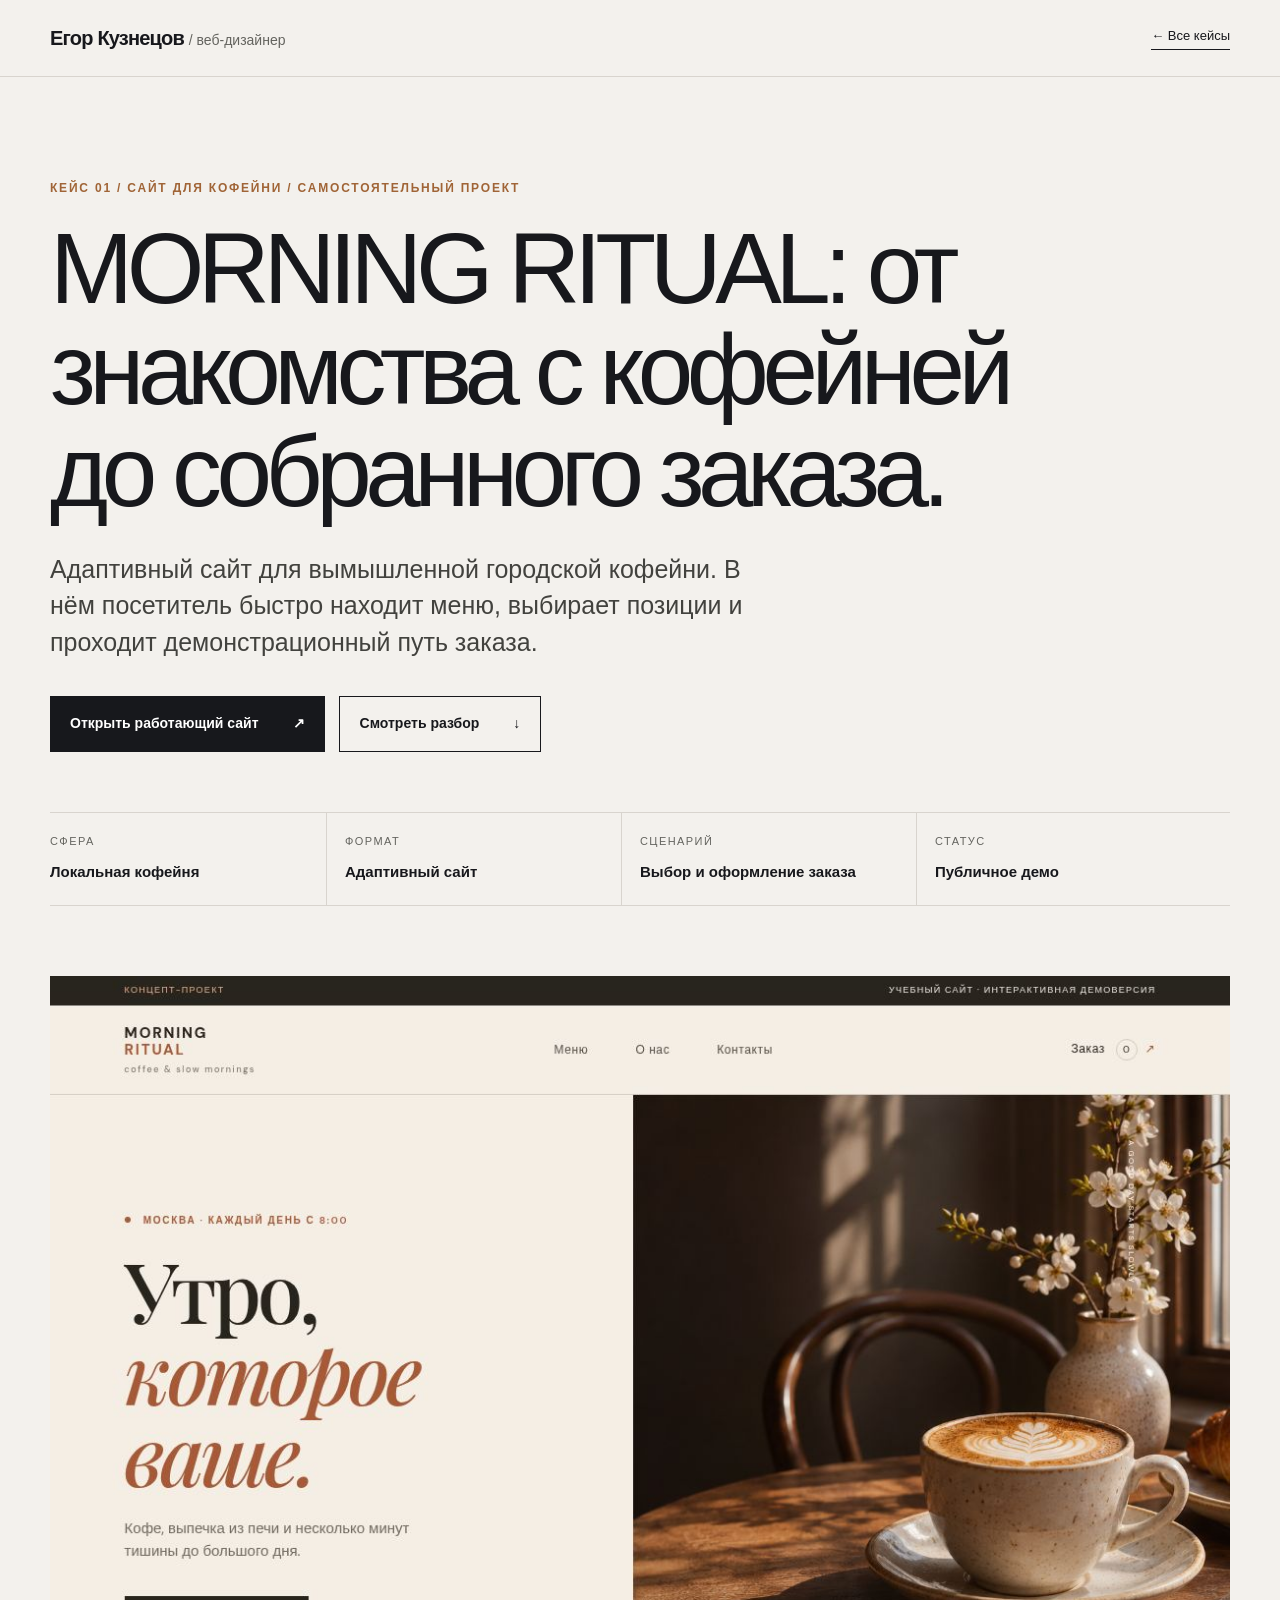
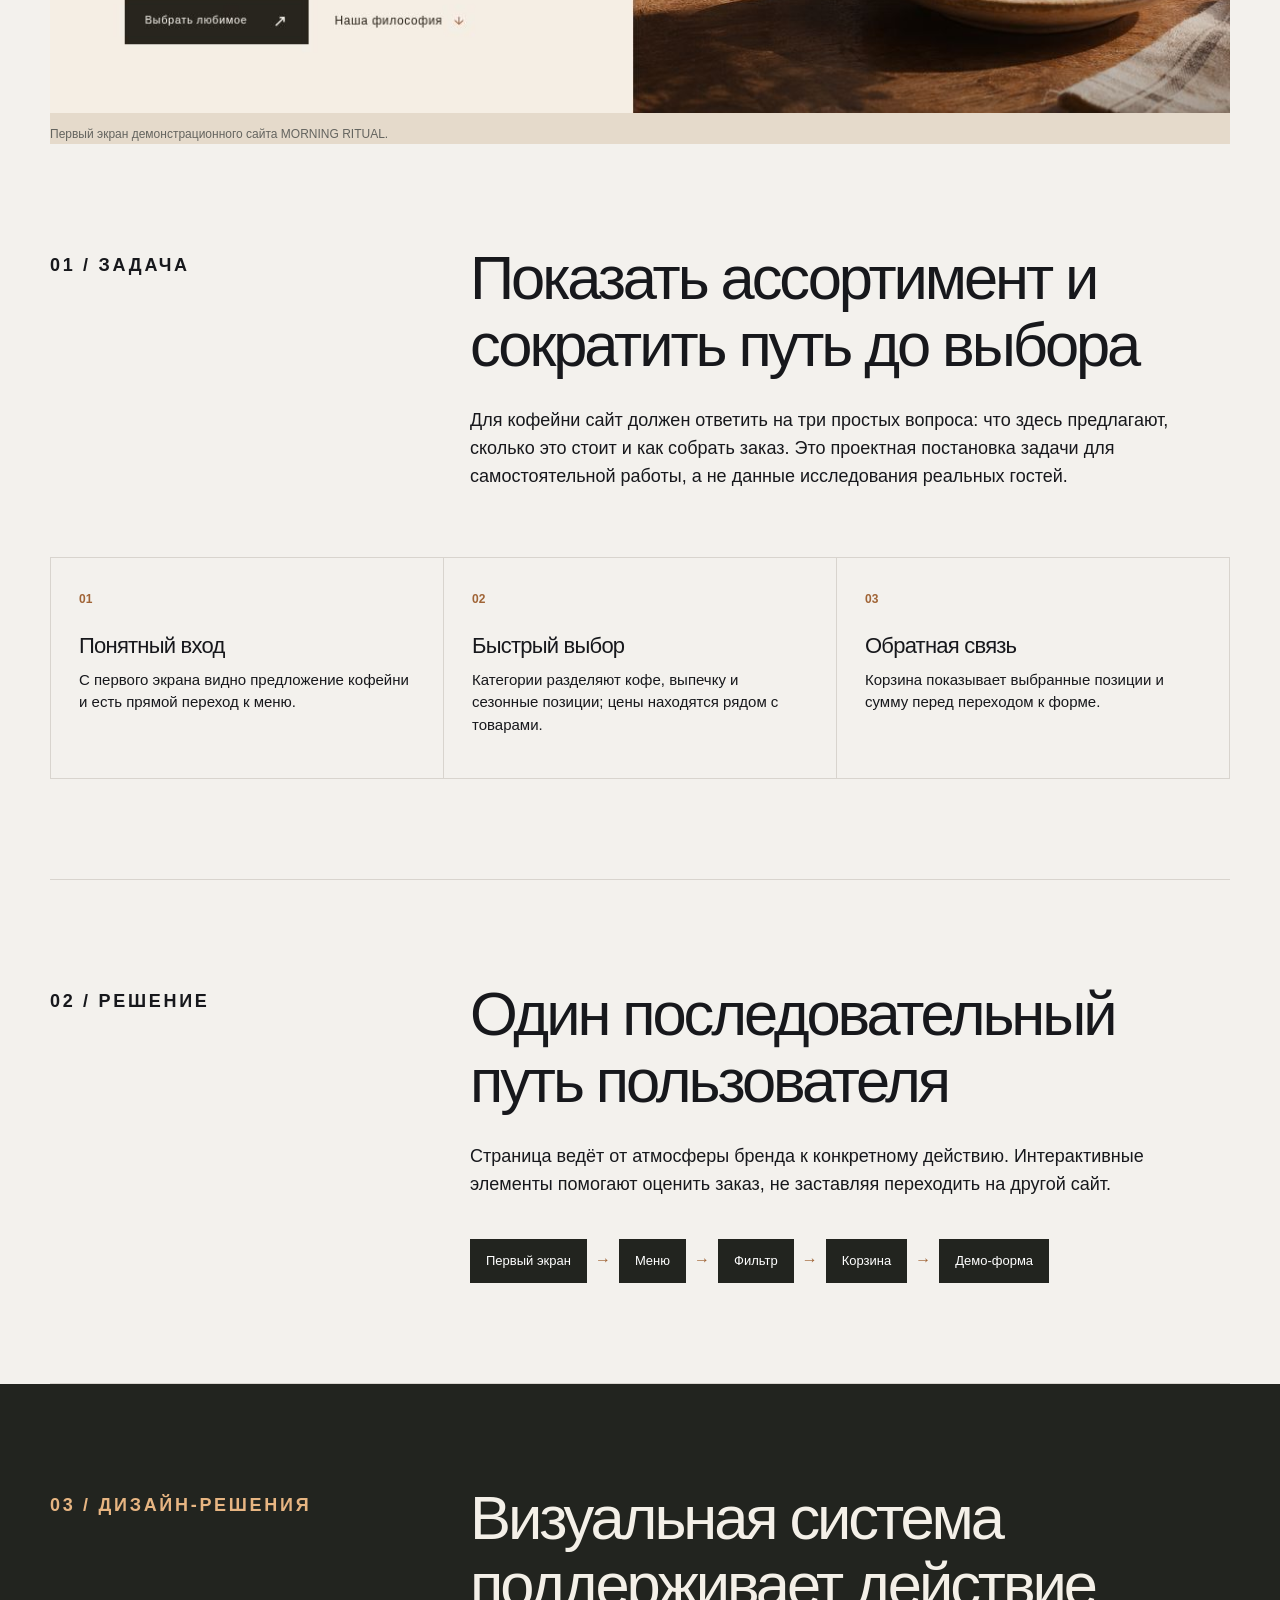
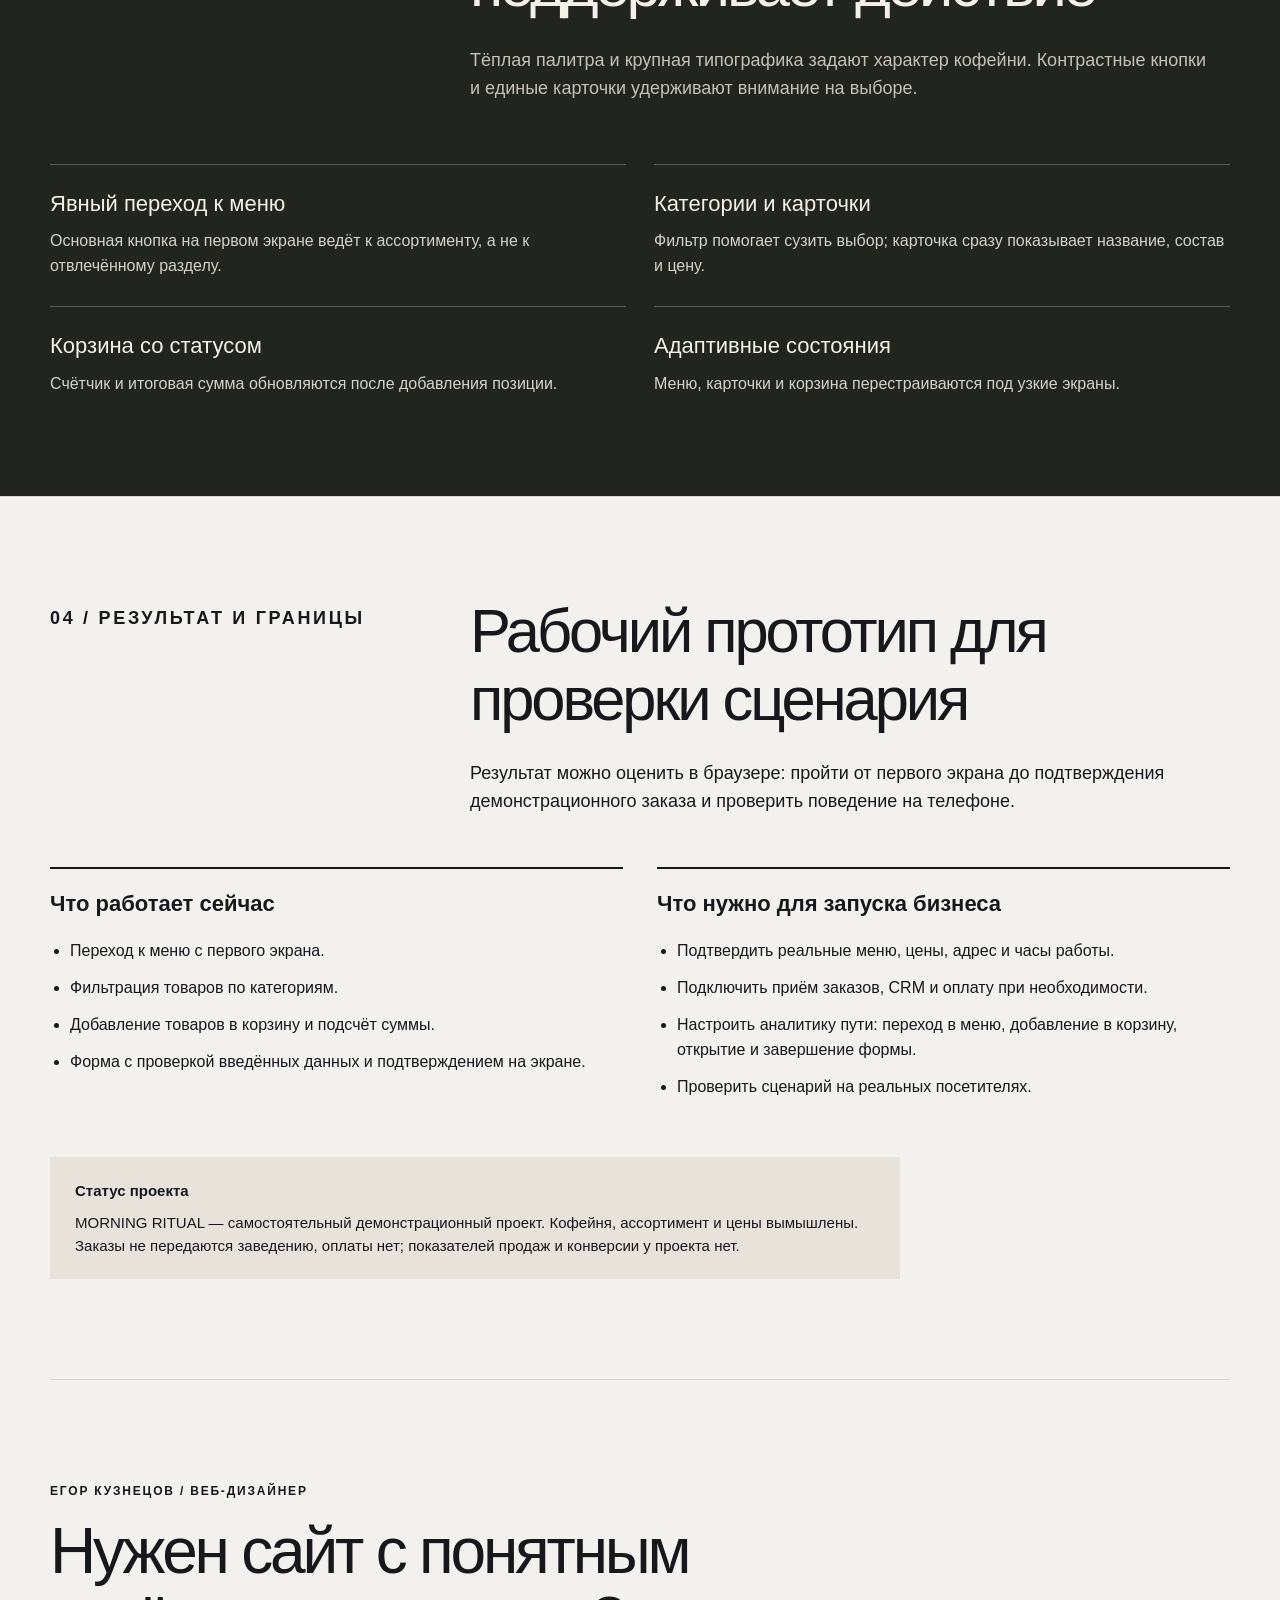
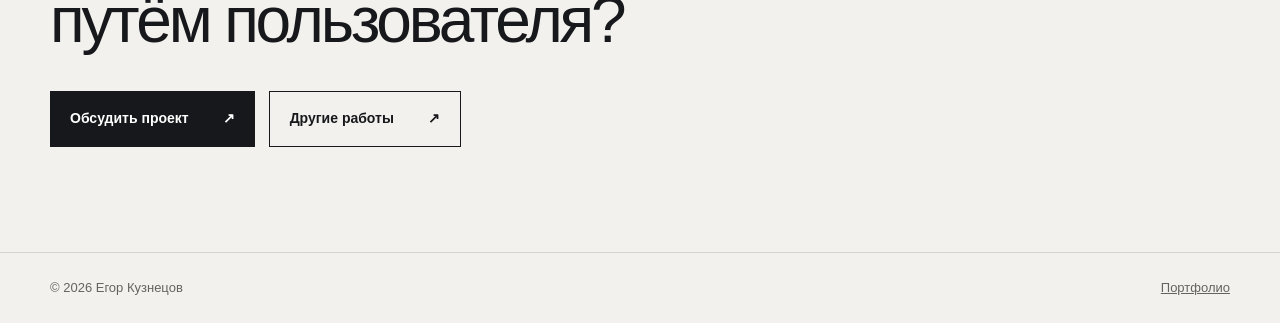
==== case-morning-ritual.html @ 90683781 "Add detailed MORNING RITUAL business case study" ====
<!doctype html>
<html lang="ru">
<head>
  <meta charset="utf-8">
  <meta name="viewport" content="width=device-width, initial-scale=1">
  <meta name="theme-color" content="#17181c">
  <meta name="description" content="Кейс MORNING RITUAL: структура и дизайн сайта кофейни, интерактивное меню и путь заказа. Самостоятельный проект Егора Кузнецова.">
  <title>MORNING RITUAL — кейс сайта кофейни · Егор Кузнецов</title>
  <style>
    :root{--ink:#17181c;--paper:#f3f1ed;--line:#d8d4ce;--muted:#64645f;--accent:#e1a66f;--dark:#22241f}
    *{box-sizing:border-box}html{scroll-behavior:smooth}body{margin:0;background:var(--paper);color:var(--ink);font-family:Arial,Helvetica,sans-serif;line-height:1.55}a{color:inherit}a:focus-visible,button:focus-visible{outline:3px solid #a55b2e;outline-offset:4px}.wrap{width:min(1180px,calc(100% - 48px));margin:auto}.skip{position:absolute;left:-9999px;top:8px;background:#fff;padding:10px;z-index:20}.skip:focus{left:10px}.topbar{border-bottom:1px solid var(--line);background:var(--paper)}.topbar .wrap{min-height:76px;display:flex;justify-content:space-between;align-items:center;gap:20px}.brand{font-weight:700;text-decoration:none;letter-spacing:-.04em;font-size:20px}.brand span{font-weight:400;color:var(--muted);font-size:14px;letter-spacing:0}.back{font-size:13px;text-decoration:none;border-bottom:1px solid var(--ink);padding-bottom:3px}.eyebrow{font-size:12px;letter-spacing:.15em;text-transform:uppercase;font-weight:700}.hero{padding:90px 0 60px}.hero .eyebrow{color:#a06436}.hero h1{max-width:1050px;font-size:clamp(46px,7.8vw,108px);line-height:1.02;letter-spacing:-.065em;font-weight:500;margin:20px 0 28px}.hero h1 em{font-style:normal;color:#b07344}.lead{font-size:clamp(18px,2vw,25px);line-height:1.45;max-width:730px;margin:0;color:#42423e}.hero-actions{display:flex;gap:14px;flex-wrap:wrap;margin-top:36px}.button{display:inline-flex;align-items:center;justify-content:space-between;gap:34px;padding:16px 20px;background:var(--ink);color:white;text-decoration:none;font-size:14px;font-weight:700;min-height:52px}.button.outline{background:transparent;color:var(--ink);border:1px solid var(--ink)}.facts{display:grid;grid-template-columns:repeat(4,1fr);border-top:1px solid var(--line);border-bottom:1px solid var(--line);margin:0 0 70px}.fact{padding:20px 18px 22px 0}.fact:not(:last-child){border-right:1px solid var(--line);margin-right:18px}.fact dt{font-size:11px;letter-spacing:.13em;text-transform:uppercase;color:var(--muted);margin-bottom:10px}.fact dd{margin:0;font-size:15px;font-weight:600}.visual{margin:0;background:#e5dacb;overflow:hidden}.visual img{width:100%;height:auto;display:block}.visual figcaption{font-size:12px;color:var(--muted);padding:12px 0 0}.section{padding:100px 0;border-bottom:1px solid var(--line)}.section-head{display:grid;grid-template-columns:1fr 2fr;gap:40px;align-items:start}.section-head .eyebrow{margin:8px 0}.section h2{font-size:clamp(34px,4.8vw,66px);font-weight:500;line-height:1.1;letter-spacing:-.05em;margin:0 0 28px}.section p{font-size:18px;max-width:740px;margin:0 0 16px}.muted{color:var(--muted)}.three{display:grid;grid-template-columns:repeat(3,1fr);gap:1px;background:var(--line);border:1px solid var(--line);margin-top:50px}.tile{background:var(--paper);padding:28px;min-height:220px}.tile b{font-size:12px;color:#a06436}.tile h3{font-size:22px;line-height:1.2;letter-spacing:-.035em;font-weight:500;margin:22px 0 10px}.tile p{font-size:15px;line-height:1.5;margin:0}.journey{display:flex;flex-wrap:wrap;gap:8px;margin:40px 0 0}.journey span{background:var(--dark);color:#fff;padding:12px 16px;font-size:13px}.journey i{align-self:center;font-style:normal;color:#a06436}.proof{background:var(--dark);color:#f4f0e8}.proof .muted{color:#c5c1b8}.proof .eyebrow{color:#e7b582}.proof-grid{display:grid;grid-template-columns:1fr 1fr;gap:28px;margin-top:45px}.proof-card{border-top:1px solid #595b55;padding-top:22px}.proof-card h3{font-size:22px;font-weight:500;margin:0 0 8px}.proof-card p{font-size:16px;color:#d5d2c9;margin:0}.result-grid{display:grid;grid-template-columns:1fr 1fr;gap:34px;margin-top:35px}.result-card{border-top:2px solid var(--ink);padding-top:18px}.result-card h3{font-size:22px;margin:0 0 18px}.result-card ul{padding-left:20px;margin:0}.result-card li{margin:0 0 12px}.note{background:#e8e3da;padding:22px 25px;margin-top:46px;font-size:15px;max-width:850px}.note strong{display:block;margin-bottom:8px}.cta{padding:90px 0 105px}.cta h2{font-size:clamp(38px,5vw,72px);letter-spacing:-.05em;line-height:1.08;font-weight:500;max-width:800px;margin:16px 0 30px}.footer{border-top:1px solid var(--line);padding:25px 0;color:var(--muted);font-size:13px}.footer .wrap{display:flex;justify-content:space-between;gap:20px;flex-wrap:wrap}
    @media(max-width:760px){.wrap{width:min(100% - 32px,1180px)}.topbar .wrap{min-height:64px}.brand span{display:none}.hero{padding:65px 0 46px}.facts{grid-template-columns:1fr 1fr;margin-bottom:45px}.fact:not(:last-child){margin-right:0;border-right:0}.fact:nth-child(odd){border-right:1px solid var(--line);padding-right:16px}.fact:nth-child(even){padding-left:16px}.fact:nth-child(-n+2){border-bottom:1px solid var(--line)}.section{padding:68px 0}.section-head{grid-template-columns:1fr;gap:8px}.three{grid-template-columns:1fr}.tile{min-height:0}.proof-grid,.result-grid{grid-template-columns:1fr}.cta{padding:68px 0}}
    @media(prefers-reduced-motion:reduce){html{scroll-behavior:auto}}
  </style>
</head>
<body>
  <a class="skip" href="#main">Перейти к содержимому</a>
  <header class="topbar"><div class="wrap"><a class="brand" href="index.html">Егор Кузнецов <span>/ веб-дизайнер</span></a><a class="back" href="index.html#work">← Все кейсы</a></div></header>
  <main id="main">
    <section class="hero wrap">
      <p class="eyebrow">Кейс 01 / сайт для кофейни / самостоятельный проект</p>
      <h1>MORNING RITUAL: от знакомства с кофейней до собранного заказа<span aria-hidden="true">.</span></h1>
      <p class="lead">Адаптивный сайт для вымышленной городской кофейни. В нём посетитель быстро находит меню, выбирает позиции и проходит демонстрационный путь заказа.</p>
      <div class="hero-actions"><a class="button" href="https://morning-ritual-coffee.halebook130.chatgpt.site/" target="_blank" rel="noopener noreferrer">Открыть работающий сайт <span aria-hidden="true">↗</span></a><a class="button outline" href="#task">Смотреть разбор <span aria-hidden="true">↓</span></a></div>
    </section>
    <div class="wrap"><dl class="facts"><div class="fact"><dt>Сфера</dt><dd>Локальная кофейня</dd></div><div class="fact"><dt>Формат</dt><dd>Адаптивный сайт</dd></div><div class="fact"><dt>Сценарий</dt><dd>Выбор и оформление заказа</dd></div><div class="fact"><dt>Статус</dt><dd>Публичное демо</dd></div></dl>
      <figure class="visual"><img src="assets/images/morning-site.png" width="1200" height="750" alt="Первый экран сайта MORNING RITUAL с предложением перейти к меню и изображением кофе"><figcaption>Первый экран демонстрационного сайта MORNING RITUAL.</figcaption></figure>
    </div>
    <section class="section wrap" id="task"><div class="section-head"><p class="eyebrow">01 / Задача</p><div><h2>Показать ассортимент и сократить путь до выбора</h2><p>Для кофейни сайт должен ответить на три простых вопроса: что здесь предлагают, сколько это стоит и как собрать заказ. Это проектная постановка задачи для самостоятельной работы, а не данные исследования реальных гостей.</p></div></div>
      <div class="three"><article class="tile"><b>01</b><h3>Понятный вход</h3><p>С первого экрана видно предложение кофейни и есть прямой переход к меню.</p></article><article class="tile"><b>02</b><h3>Быстрый выбор</h3><p>Категории разделяют кофе, выпечку и сезонные позиции; цены находятся рядом с товарами.</p></article><article class="tile"><b>03</b><h3>Обратная связь</h3><p>Корзина показывает выбранные позиции и сумму перед переходом к форме.</p></article></div>
    </section>
    <section class="section wrap"><div class="section-head"><p class="eyebrow">02 / Решение</p><div><h2>Один последовательный путь пользователя</h2><p>Страница ведёт от атмосферы бренда к конкретному действию. Интерактивные элементы помогают оценить заказ, не заставляя переходить на другой сайт.</p><div class="journey" aria-label="Сценарий пользователя"><span>Первый экран</span><i aria-hidden="true">→</i><span>Меню</span><i aria-hidden="true">→</i><span>Фильтр</span><i aria-hidden="true">→</i><span>Корзина</span><i aria-hidden="true">→</i><span>Демо-форма</span></div></div></div></section>
    <section class="section proof"><div class="wrap"><div class="section-head"><p class="eyebrow">03 / Дизайн-решения</p><div><h2>Визуальная система поддерживает действие</h2><p class="muted">Тёплая палитра и крупная типографика задают характер кофейни. Контрастные кнопки и единые карточки удерживают внимание на выборе.</p></div></div><div class="proof-grid"><article class="proof-card"><h3>Явный переход к меню</h3><p>Основная кнопка на первом экране ведёт к ассортименту, а не к отвлечённому разделу.</p></article><article class="proof-card"><h3>Категории и карточки</h3><p>Фильтр помогает сузить выбор; карточка сразу показывает название, состав и цену.</p></article><article class="proof-card"><h3>Корзина со статусом</h3><p>Счётчик и итоговая сумма обновляются после добавления позиции.</p></article><article class="proof-card"><h3>Адаптивные состояния</h3><p>Меню, карточки и корзина перестраиваются под узкие экраны.</p></article></div></div></section>
    <section class="section wrap"><div class="section-head"><p class="eyebrow">04 / Результат и границы</p><div><h2>Рабочий прототип для проверки сценария</h2><p>Результат можно оценить в браузере: пройти от первого экрана до подтверждения демонстрационного заказа и проверить поведение на телефоне.</p></div></div><div class="result-grid"><div class="result-card"><h3>Что работает сейчас</h3><ul><li>Переход к меню с первого экрана.</li><li>Фильтрация товаров по категориям.</li><li>Добавление товаров в корзину и подсчёт суммы.</li><li>Форма с проверкой введённых данных и подтверждением на экране.</li></ul></div><div class="result-card"><h3>Что нужно для запуска бизнеса</h3><ul><li>Подтвердить реальные меню, цены, адрес и часы работы.</li><li>Подключить приём заказов, CRM и оплату при необходимости.</li><li>Настроить аналитику пути: переход в меню, добавление в корзину, открытие и завершение формы.</li><li>Проверить сценарий на реальных посетителях.</li></ul></div></div><div class="note"><strong>Статус проекта</strong>MORNING RITUAL — самостоятельный демонстрационный проект. Кофейня, ассортимент и цены вымышлены. Заказы не передаются заведению, оплаты нет; показателей продаж и конверсии у проекта нет.</div></section>
    <section class="cta wrap"><p class="eyebrow">Егор Кузнецов / веб-дизайнер</p><h2>Нужен сайт с понятным путём пользователя?</h2><div class="hero-actions"><a class="button" href="mailto:egor_ku2008@mail.ru?subject=%D0%9F%D1%80%D0%BE%D0%B5%D0%BA%D1%82%20%D1%81%D0%B0%D0%B9%D1%82%D0%B0">Обсудить проект <span aria-hidden="true">↗</span></a><a class="button outline" href="index.html#work">Другие работы <span aria-hidden="true">↗</span></a></div></section>
  </main>
  <footer class="footer"><div class="wrap"><span>© 2026 Егор Кузнецов</span><a href="index.html">Портфолио</a></div></footer>
</body>
</html>
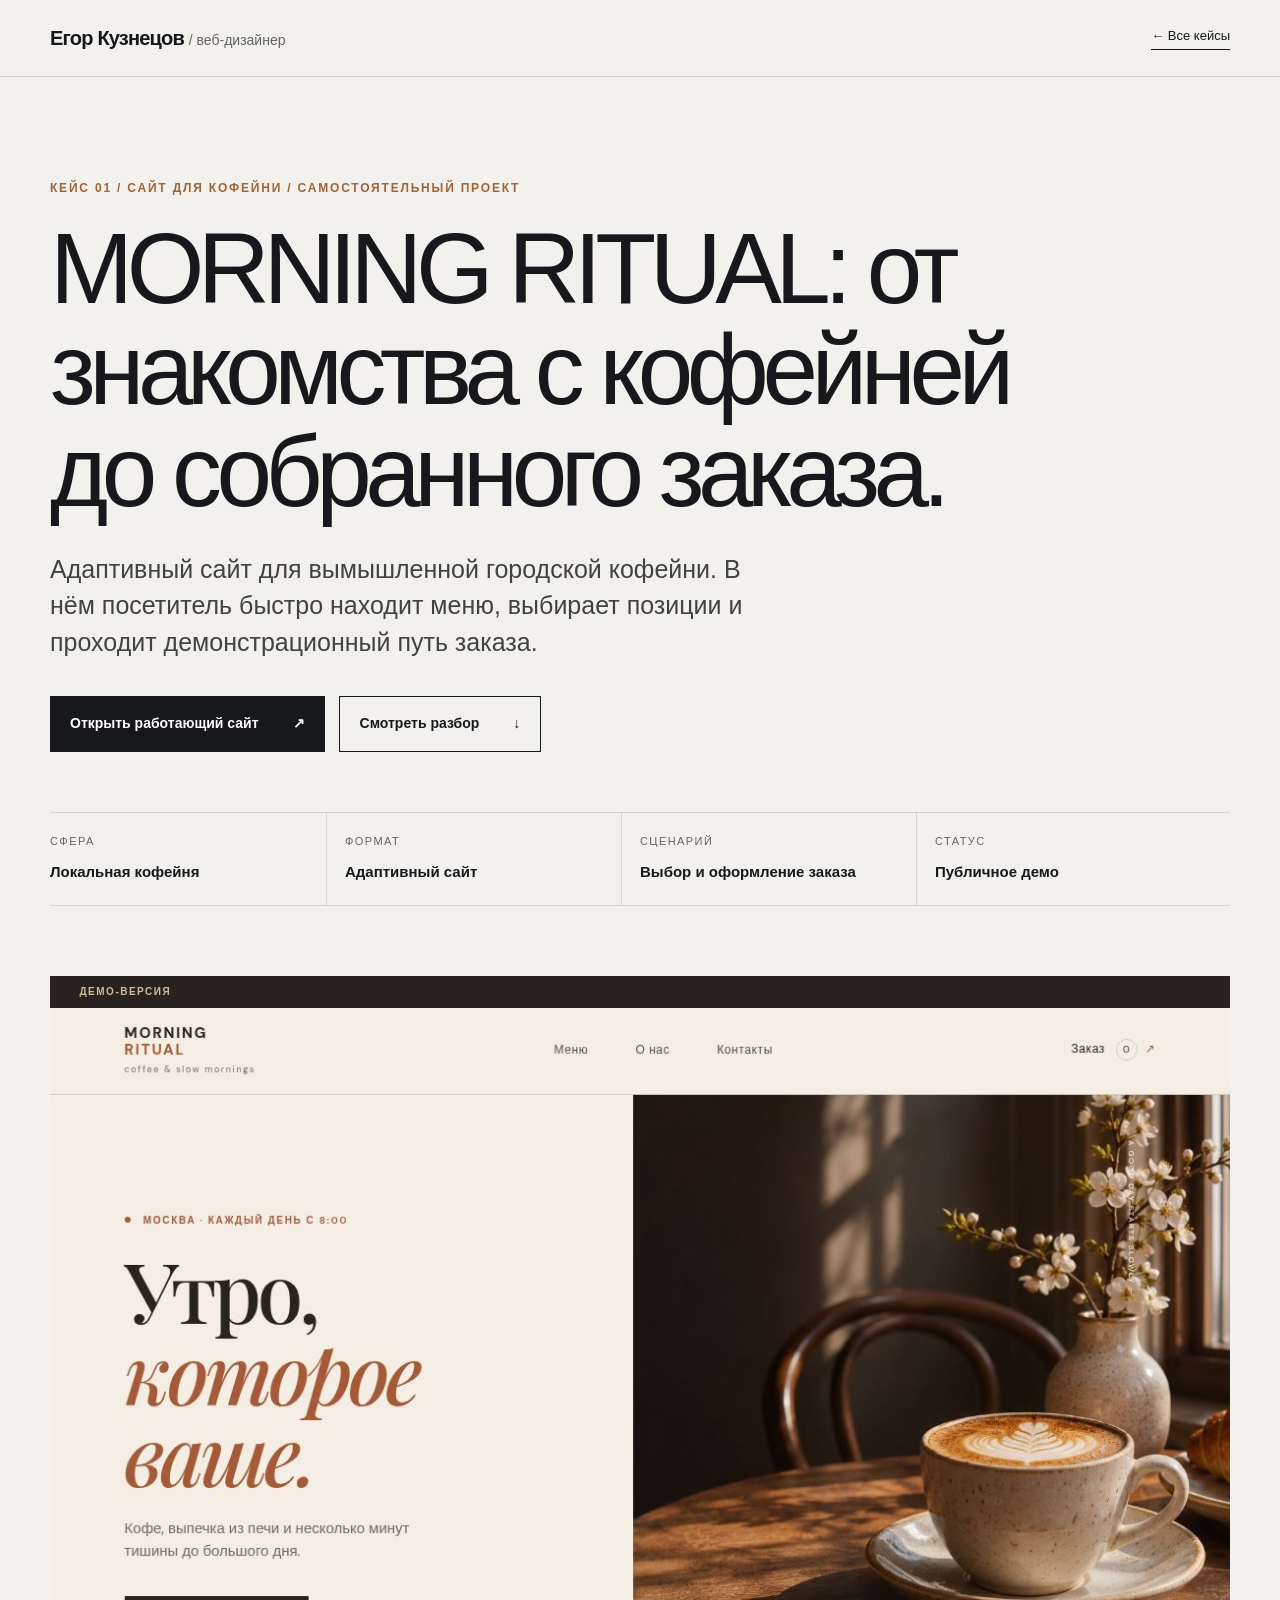
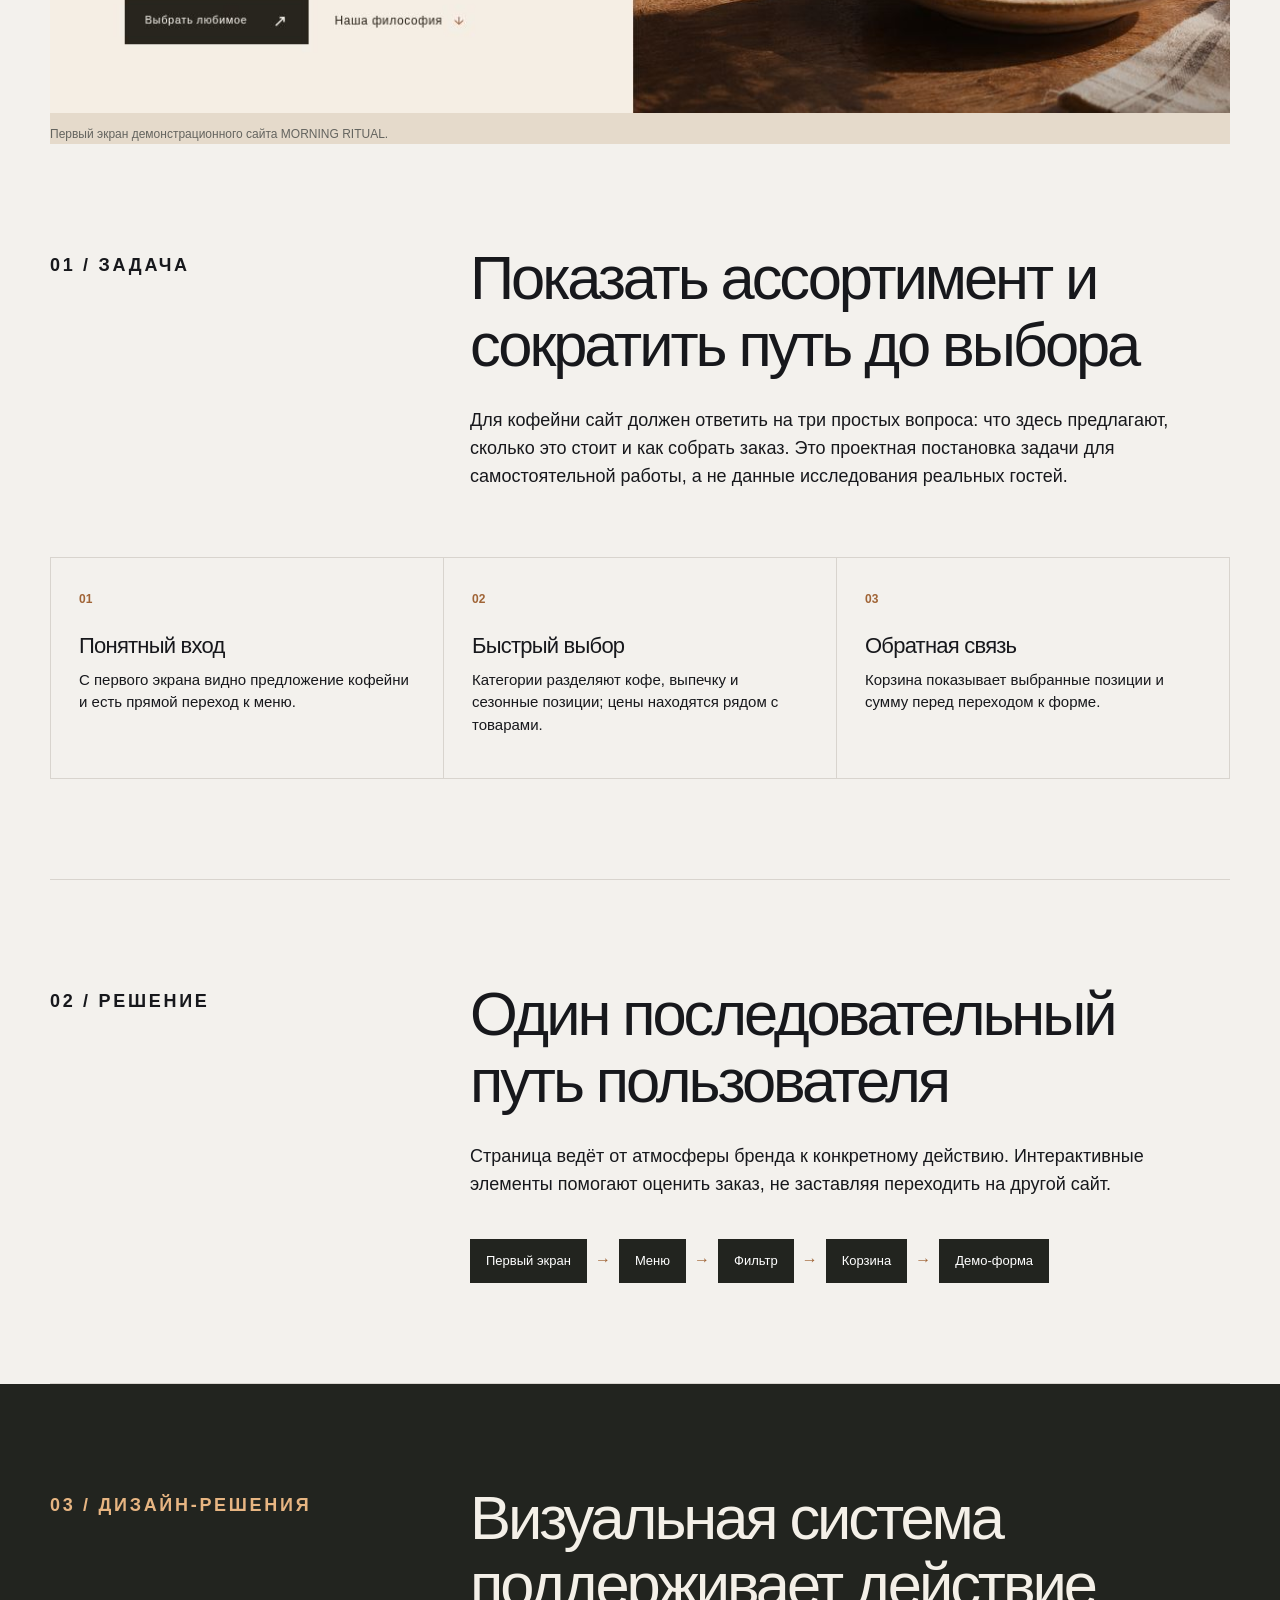
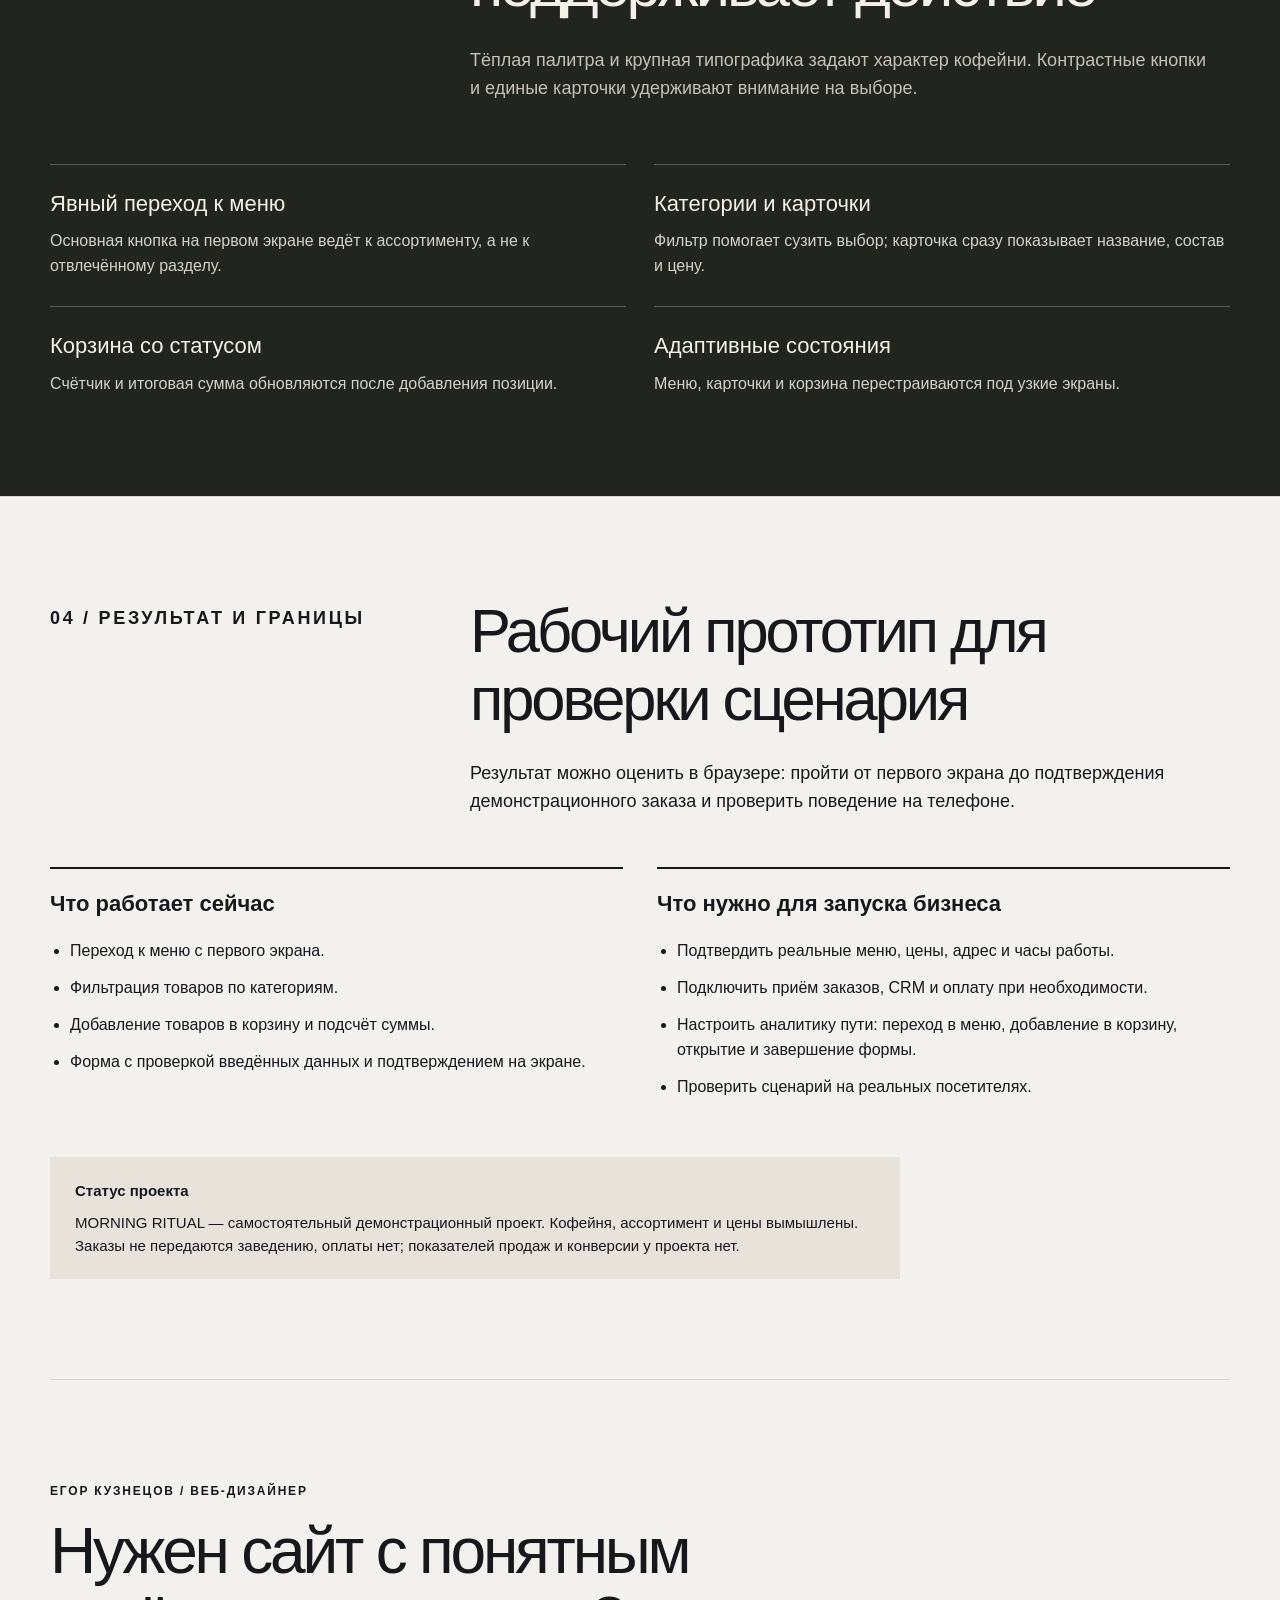
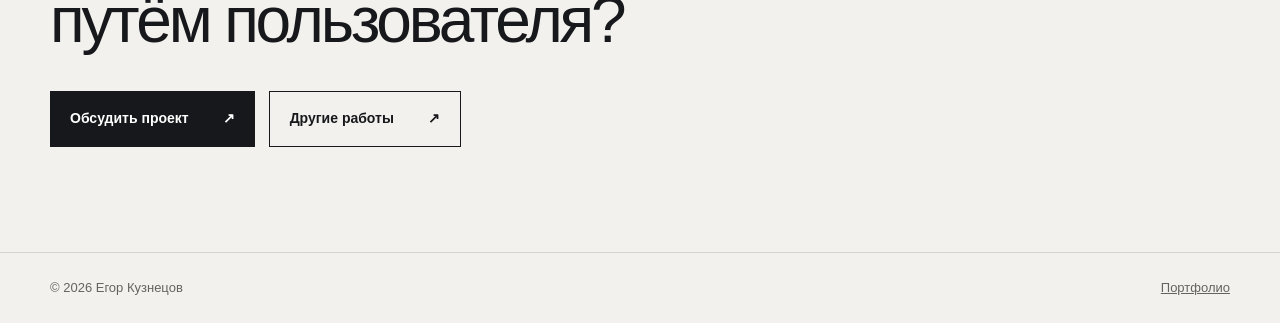
==== commit ad6c94bd: "Hide outdated label in portfolio case screenshot" ====
--- a/case-morning-ritual.html
+++ b/case-morning-ritual.html
@@ -8,7 +8,7 @@
   <title>MORNING RITUAL — кейс сайта кофейни · Егор Кузнецов</title>
   <style>
     :root{--ink:#17181c;--paper:#f3f1ed;--line:#d8d4ce;--muted:#64645f;--accent:#e1a66f;--dark:#22241f}
-    *{box-sizing:border-box}html{scroll-behavior:smooth}body{margin:0;background:var(--paper);color:var(--ink);font-family:Arial,Helvetica,sans-serif;line-height:1.55}a{color:inherit}a:focus-visible,button:focus-visible{outline:3px solid #a55b2e;outline-offset:4px}.wrap{width:min(1180px,calc(100% - 48px));margin:auto}.skip{position:absolute;left:-9999px;top:8px;background:#fff;padding:10px;z-index:20}.skip:focus{left:10px}.topbar{border-bottom:1px solid var(--line);background:var(--paper)}.topbar .wrap{min-height:76px;display:flex;justify-content:space-between;align-items:center;gap:20px}.brand{font-weight:700;text-decoration:none;letter-spacing:-.04em;font-size:20px}.brand span{font-weight:400;color:var(--muted);font-size:14px;letter-spacing:0}.back{font-size:13px;text-decoration:none;border-bottom:1px solid var(--ink);padding-bottom:3px}.eyebrow{font-size:12px;letter-spacing:.15em;text-transform:uppercase;font-weight:700}.hero{padding:90px 0 60px}.hero .eyebrow{color:#a06436}.hero h1{max-width:1050px;font-size:clamp(46px,7.8vw,108px);line-height:1.02;letter-spacing:-.065em;font-weight:500;margin:20px 0 28px}.hero h1 em{font-style:normal;color:#b07344}.lead{font-size:clamp(18px,2vw,25px);line-height:1.45;max-width:730px;margin:0;color:#42423e}.hero-actions{display:flex;gap:14px;flex-wrap:wrap;margin-top:36px}.button{display:inline-flex;align-items:center;justify-content:space-between;gap:34px;padding:16px 20px;background:var(--ink);color:white;text-decoration:none;font-size:14px;font-weight:700;min-height:52px}.button.outline{background:transparent;color:var(--ink);border:1px solid var(--ink)}.facts{display:grid;grid-template-columns:repeat(4,1fr);border-top:1px solid var(--line);border-bottom:1px solid var(--line);margin:0 0 70px}.fact{padding:20px 18px 22px 0}.fact:not(:last-child){border-right:1px solid var(--line);margin-right:18px}.fact dt{font-size:11px;letter-spacing:.13em;text-transform:uppercase;color:var(--muted);margin-bottom:10px}.fact dd{margin:0;font-size:15px;font-weight:600}.visual{margin:0;background:#e5dacb;overflow:hidden}.visual img{width:100%;height:auto;display:block}.visual figcaption{font-size:12px;color:var(--muted);padding:12px 0 0}.section{padding:100px 0;border-bottom:1px solid var(--line)}.section-head{display:grid;grid-template-columns:1fr 2fr;gap:40px;align-items:start}.section-head .eyebrow{margin:8px 0}.section h2{font-size:clamp(34px,4.8vw,66px);font-weight:500;line-height:1.1;letter-spacing:-.05em;margin:0 0 28px}.section p{font-size:18px;max-width:740px;margin:0 0 16px}.muted{color:var(--muted)}.three{display:grid;grid-template-columns:repeat(3,1fr);gap:1px;background:var(--line);border:1px solid var(--line);margin-top:50px}.tile{background:var(--paper);padding:28px;min-height:220px}.tile b{font-size:12px;color:#a06436}.tile h3{font-size:22px;line-height:1.2;letter-spacing:-.035em;font-weight:500;margin:22px 0 10px}.tile p{font-size:15px;line-height:1.5;margin:0}.journey{display:flex;flex-wrap:wrap;gap:8px;margin:40px 0 0}.journey span{background:var(--dark);color:#fff;padding:12px 16px;font-size:13px}.journey i{align-self:center;font-style:normal;color:#a06436}.proof{background:var(--dark);color:#f4f0e8}.proof .muted{color:#c5c1b8}.proof .eyebrow{color:#e7b582}.proof-grid{display:grid;grid-template-columns:1fr 1fr;gap:28px;margin-top:45px}.proof-card{border-top:1px solid #595b55;padding-top:22px}.proof-card h3{font-size:22px;font-weight:500;margin:0 0 8px}.proof-card p{font-size:16px;color:#d5d2c9;margin:0}.result-grid{display:grid;grid-template-columns:1fr 1fr;gap:34px;margin-top:35px}.result-card{border-top:2px solid var(--ink);padding-top:18px}.result-card h3{font-size:22px;margin:0 0 18px}.result-card ul{padding-left:20px;margin:0}.result-card li{margin:0 0 12px}.note{background:#e8e3da;padding:22px 25px;margin-top:46px;font-size:15px;max-width:850px}.note strong{display:block;margin-bottom:8px}.cta{padding:90px 0 105px}.cta h2{font-size:clamp(38px,5vw,72px);letter-spacing:-.05em;line-height:1.08;font-weight:500;max-width:800px;margin:16px 0 30px}.footer{border-top:1px solid var(--line);padding:25px 0;color:var(--muted);font-size:13px}.footer .wrap{display:flex;justify-content:space-between;gap:20px;flex-wrap:wrap}
+    *{box-sizing:border-box}html{scroll-behavior:smooth}body{margin:0;background:var(--paper);color:var(--ink);font-family:Arial,Helvetica,sans-serif;line-height:1.55}a{color:inherit}a:focus-visible,button:focus-visible{outline:3px solid #a55b2e;outline-offset:4px}.wrap{width:min(1180px,calc(100% - 48px));margin:auto}.skip{position:absolute;left:-9999px;top:8px;background:#fff;padding:10px;z-index:20}.skip:focus{left:10px}.topbar{border-bottom:1px solid var(--line);background:var(--paper)}.topbar .wrap{min-height:76px;display:flex;justify-content:space-between;align-items:center;gap:20px}.brand{font-weight:700;text-decoration:none;letter-spacing:-.04em;font-size:20px}.brand span{font-weight:400;color:var(--muted);font-size:14px;letter-spacing:0}.back{font-size:13px;text-decoration:none;border-bottom:1px solid var(--ink);padding-bottom:3px}.eyebrow{font-size:12px;letter-spacing:.15em;text-transform:uppercase;font-weight:700}.hero{padding:90px 0 60px}.hero .eyebrow{color:#a06436}.hero h1{max-width:1050px;font-size:clamp(46px,7.8vw,108px);line-height:1.02;letter-spacing:-.065em;font-weight:500;margin:20px 0 28px}.hero h1 em{font-style:normal;color:#b07344}.lead{font-size:clamp(18px,2vw,25px);line-height:1.45;max-width:730px;margin:0;color:#42423e}.hero-actions{display:flex;gap:14px;flex-wrap:wrap;margin-top:36px}.button{display:inline-flex;align-items:center;justify-content:space-between;gap:34px;padding:16px 20px;background:var(--ink);color:white;text-decoration:none;font-size:14px;font-weight:700;min-height:52px}.button.outline{background:transparent;color:var(--ink);border:1px solid var(--ink)}.facts{display:grid;grid-template-columns:repeat(4,1fr);border-top:1px solid var(--line);border-bottom:1px solid var(--line);margin:0 0 70px}.fact{padding:20px 18px 22px 0}.fact:not(:last-child){border-right:1px solid var(--line);margin-right:18px}.fact dt{font-size:11px;letter-spacing:.13em;text-transform:uppercase;color:var(--muted);margin-bottom:10px}.fact dd{margin:0;font-size:15px;font-weight:600}.visual{margin:0;background:#e5dacb;overflow:hidden;position:relative}.visual::before{content:'ДЕМО-ВЕРСИЯ';position:absolute;top:0;left:0;right:0;height:4.2%;min-height:22px;background:#28231f;color:#d6b995;display:flex;align-items:center;padding:0 2.5%;font-size:10px;letter-spacing:.15em;font-weight:700;z-index:1}.visual img{width:100%;height:auto;display:block}.visual figcaption{font-size:12px;color:var(--muted);padding:12px 0 0}.section{padding:100px 0;border-bottom:1px solid var(--line)}.section-head{display:grid;grid-template-columns:1fr 2fr;gap:40px;align-items:start}.section-head .eyebrow{margin:8px 0}.section h2{font-size:clamp(34px,4.8vw,66px);font-weight:500;line-height:1.1;letter-spacing:-.05em;margin:0 0 28px}.section p{font-size:18px;max-width:740px;margin:0 0 16px}.muted{color:var(--muted)}.three{display:grid;grid-template-columns:repeat(3,1fr);gap:1px;background:var(--line);border:1px solid var(--line);margin-top:50px}.tile{background:var(--paper);padding:28px;min-height:220px}.tile b{font-size:12px;color:#a06436}.tile h3{font-size:22px;line-height:1.2;letter-spacing:-.035em;font-weight:500;margin:22px 0 10px}.tile p{font-size:15px;line-height:1.5;margin:0}.journey{display:flex;flex-wrap:wrap;gap:8px;margin:40px 0 0}.journey span{background:var(--dark);color:#fff;padding:12px 16px;font-size:13px}.journey i{align-self:center;font-style:normal;color:#a06436}.proof{background:var(--dark);color:#f4f0e8}.proof .muted{color:#c5c1b8}.proof .eyebrow{color:#e7b582}.proof-grid{display:grid;grid-template-columns:1fr 1fr;gap:28px;margin-top:45px}.proof-card{border-top:1px solid #595b55;padding-top:22px}.proof-card h3{font-size:22px;font-weight:500;margin:0 0 8px}.proof-card p{font-size:16px;color:#d5d2c9;margin:0}.result-grid{display:grid;grid-template-columns:1fr 1fr;gap:34px;margin-top:35px}.result-card{border-top:2px solid var(--ink);padding-top:18px}.result-card h3{font-size:22px;margin:0 0 18px}.result-card ul{padding-left:20px;margin:0}.result-card li{margin:0 0 12px}.note{background:#e8e3da;padding:22px 25px;margin-top:46px;font-size:15px;max-width:850px}.note strong{display:block;margin-bottom:8px}.cta{padding:90px 0 105px}.cta h2{font-size:clamp(38px,5vw,72px);letter-spacing:-.05em;line-height:1.08;font-weight:500;max-width:800px;margin:16px 0 30px}.footer{border-top:1px solid var(--line);padding:25px 0;color:var(--muted);font-size:13px}.footer .wrap{display:flex;justify-content:space-between;gap:20px;flex-wrap:wrap}
     @media(max-width:760px){.wrap{width:min(100% - 32px,1180px)}.topbar .wrap{min-height:64px}.brand span{display:none}.hero{padding:65px 0 46px}.facts{grid-template-columns:1fr 1fr;margin-bottom:45px}.fact:not(:last-child){margin-right:0;border-right:0}.fact:nth-child(odd){border-right:1px solid var(--line);padding-right:16px}.fact:nth-child(even){padding-left:16px}.fact:nth-child(-n+2){border-bottom:1px solid var(--line)}.section{padding:68px 0}.section-head{grid-template-columns:1fr;gap:8px}.three{grid-template-columns:1fr}.tile{min-height:0}.proof-grid,.result-grid{grid-template-columns:1fr}.cta{padding:68px 0}}
     @media(prefers-reduced-motion:reduce){html{scroll-behavior:auto}}
   </style>
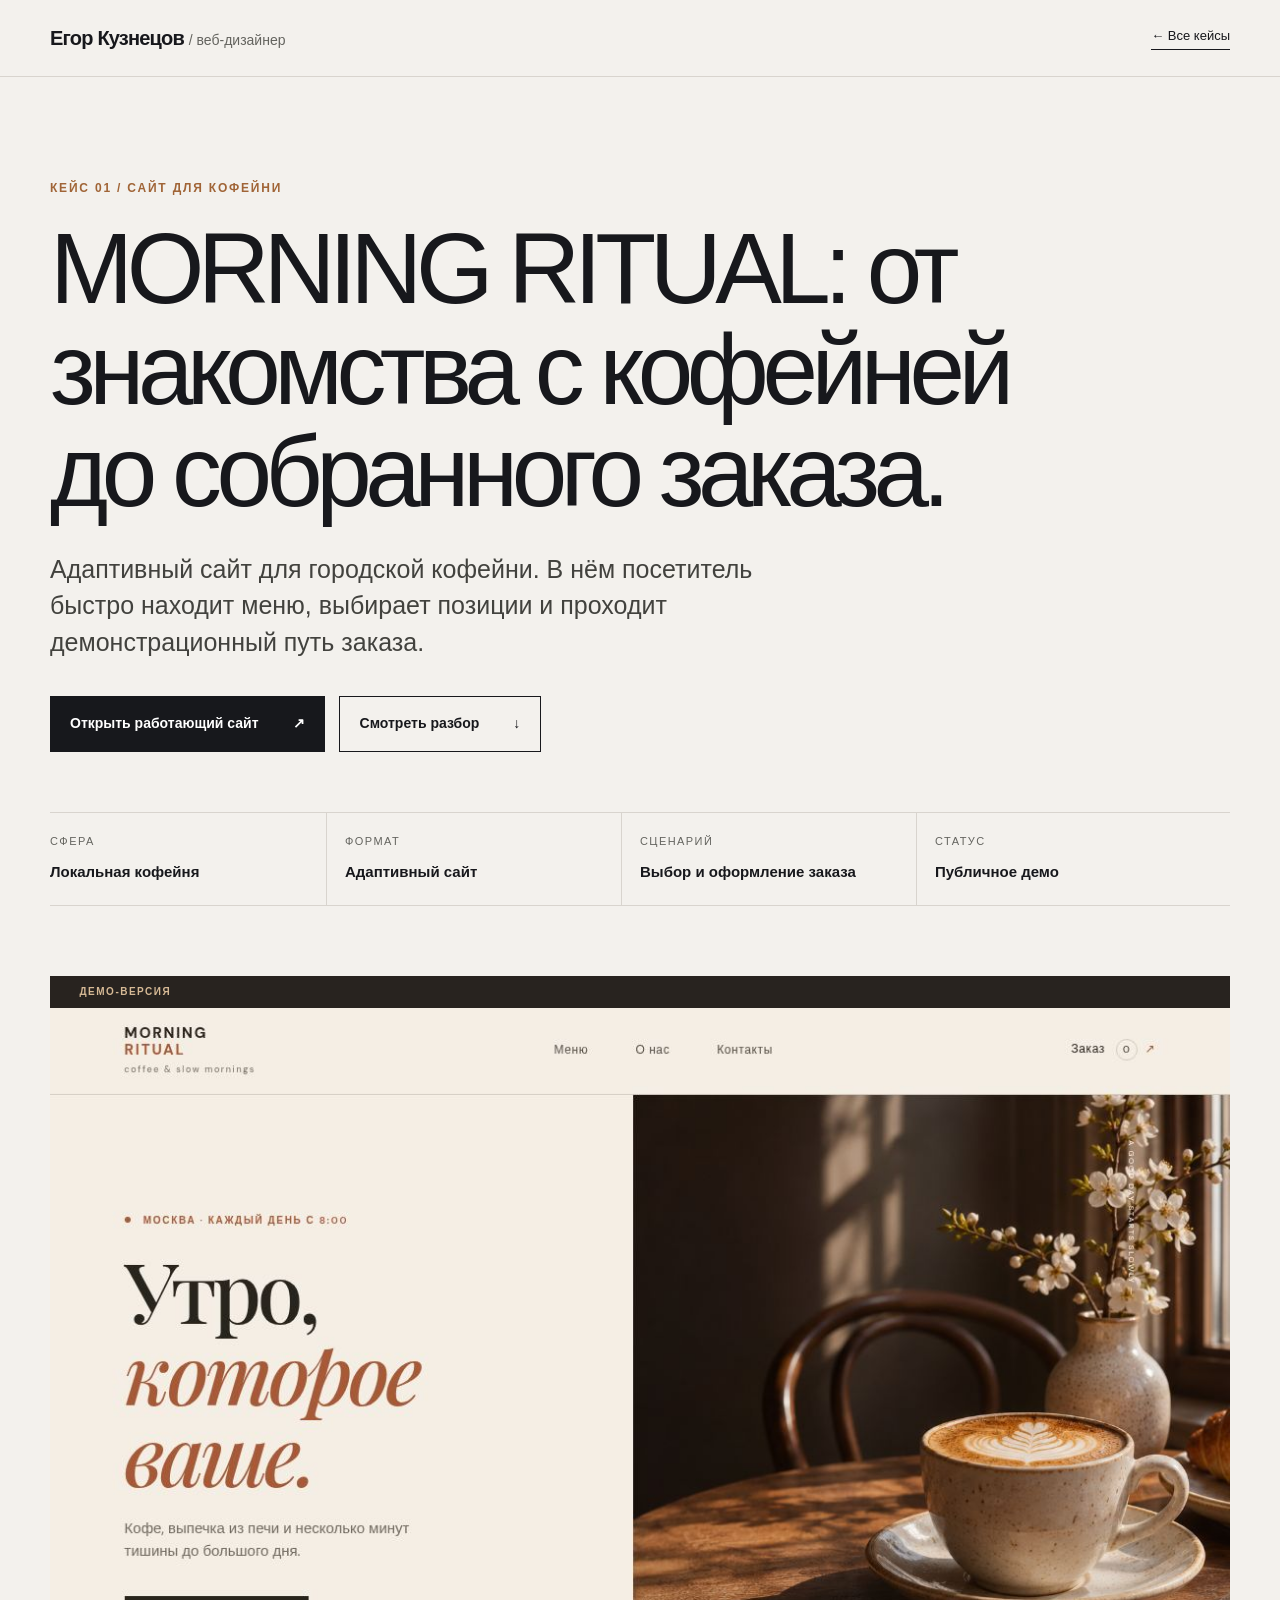
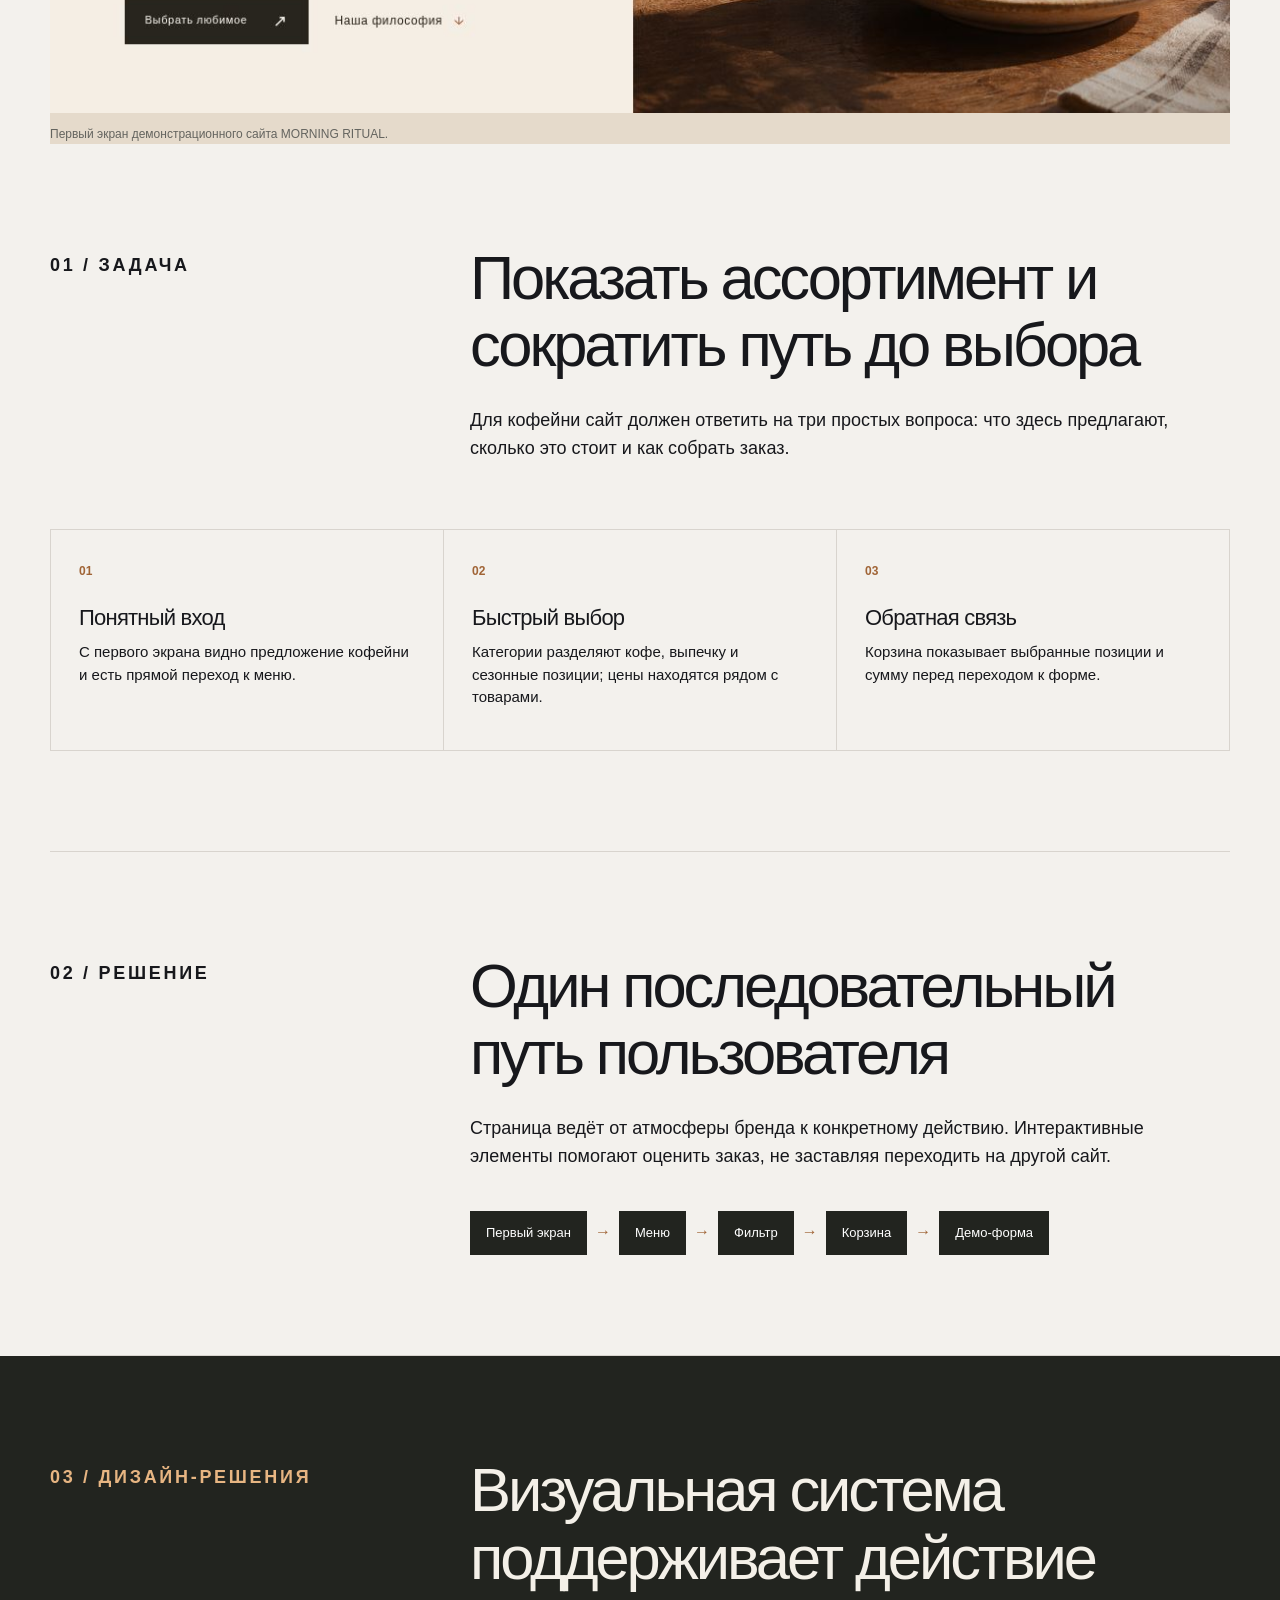
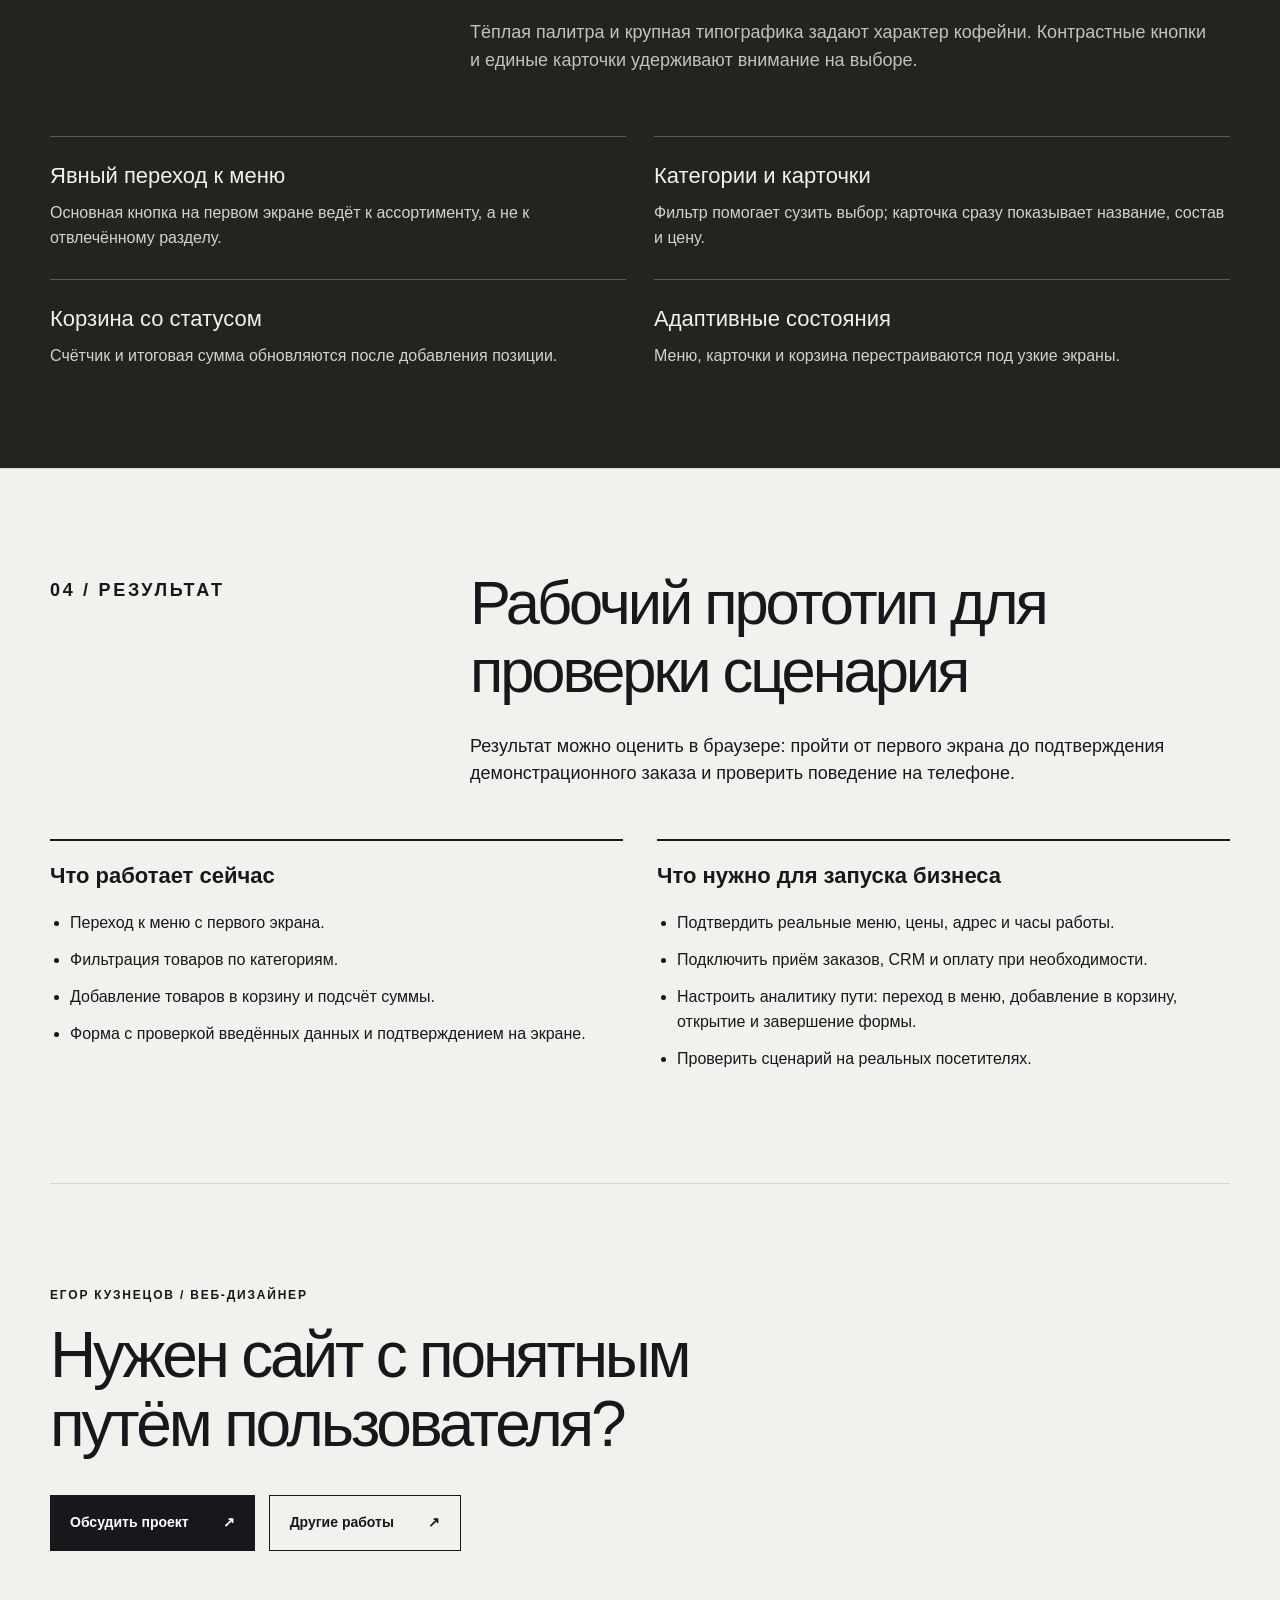
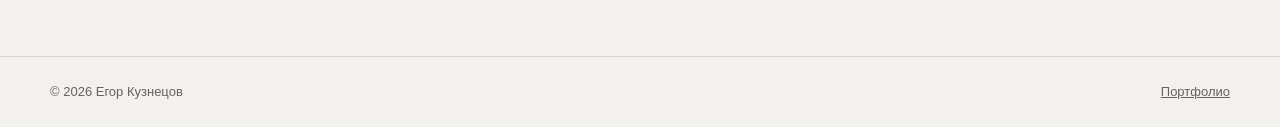
==== commit 66bf2760: "Simplify case copy, clarify retouch control and remove learning plan" ====
--- a/case-morning-ritual.html
+++ b/case-morning-ritual.html
@@ -1,39 +1,39 @@
-<!doctype html>
-<html lang="ru">
-<head>
-  <meta charset="utf-8">
-  <meta name="viewport" content="width=device-width, initial-scale=1">
-  <meta name="theme-color" content="#17181c">
-  <meta name="description" content="Кейс MORNING RITUAL: структура и дизайн сайта кофейни, интерактивное меню и путь заказа. Самостоятельный проект Егора Кузнецова.">
-  <title>MORNING RITUAL — кейс сайта кофейни · Егор Кузнецов</title>
-  <style>
-    :root{--ink:#17181c;--paper:#f3f1ed;--line:#d8d4ce;--muted:#64645f;--accent:#e1a66f;--dark:#22241f}
-    *{box-sizing:border-box}html{scroll-behavior:smooth}body{margin:0;background:var(--paper);color:var(--ink);font-family:Arial,Helvetica,sans-serif;line-height:1.55}a{color:inherit}a:focus-visible,button:focus-visible{outline:3px solid #a55b2e;outline-offset:4px}.wrap{width:min(1180px,calc(100% - 48px));margin:auto}.skip{position:absolute;left:-9999px;top:8px;background:#fff;padding:10px;z-index:20}.skip:focus{left:10px}.topbar{border-bottom:1px solid var(--line);background:var(--paper)}.topbar .wrap{min-height:76px;display:flex;justify-content:space-between;align-items:center;gap:20px}.brand{font-weight:700;text-decoration:none;letter-spacing:-.04em;font-size:20px}.brand span{font-weight:400;color:var(--muted);font-size:14px;letter-spacing:0}.back{font-size:13px;text-decoration:none;border-bottom:1px solid var(--ink);padding-bottom:3px}.eyebrow{font-size:12px;letter-spacing:.15em;text-transform:uppercase;font-weight:700}.hero{padding:90px 0 60px}.hero .eyebrow{color:#a06436}.hero h1{max-width:1050px;font-size:clamp(46px,7.8vw,108px);line-height:1.02;letter-spacing:-.065em;font-weight:500;margin:20px 0 28px}.hero h1 em{font-style:normal;color:#b07344}.lead{font-size:clamp(18px,2vw,25px);line-height:1.45;max-width:730px;margin:0;color:#42423e}.hero-actions{display:flex;gap:14px;flex-wrap:wrap;margin-top:36px}.button{display:inline-flex;align-items:center;justify-content:space-between;gap:34px;padding:16px 20px;background:var(--ink);color:white;text-decoration:none;font-size:14px;font-weight:700;min-height:52px}.button.outline{background:transparent;color:var(--ink);border:1px solid var(--ink)}.facts{display:grid;grid-template-columns:repeat(4,1fr);border-top:1px solid var(--line);border-bottom:1px solid var(--line);margin:0 0 70px}.fact{padding:20px 18px 22px 0}.fact:not(:last-child){border-right:1px solid var(--line);margin-right:18px}.fact dt{font-size:11px;letter-spacing:.13em;text-transform:uppercase;color:var(--muted);margin-bottom:10px}.fact dd{margin:0;font-size:15px;font-weight:600}.visual{margin:0;background:#e5dacb;overflow:hidden;position:relative}.visual::before{content:'ДЕМО-ВЕРСИЯ';position:absolute;top:0;left:0;right:0;height:4.2%;min-height:22px;background:#28231f;color:#d6b995;display:flex;align-items:center;padding:0 2.5%;font-size:10px;letter-spacing:.15em;font-weight:700;z-index:1}.visual img{width:100%;height:auto;display:block}.visual figcaption{font-size:12px;color:var(--muted);padding:12px 0 0}.section{padding:100px 0;border-bottom:1px solid var(--line)}.section-head{display:grid;grid-template-columns:1fr 2fr;gap:40px;align-items:start}.section-head .eyebrow{margin:8px 0}.section h2{font-size:clamp(34px,4.8vw,66px);font-weight:500;line-height:1.1;letter-spacing:-.05em;margin:0 0 28px}.section p{font-size:18px;max-width:740px;margin:0 0 16px}.muted{color:var(--muted)}.three{display:grid;grid-template-columns:repeat(3,1fr);gap:1px;background:var(--line);border:1px solid var(--line);margin-top:50px}.tile{background:var(--paper);padding:28px;min-height:220px}.tile b{font-size:12px;color:#a06436}.tile h3{font-size:22px;line-height:1.2;letter-spacing:-.035em;font-weight:500;margin:22px 0 10px}.tile p{font-size:15px;line-height:1.5;margin:0}.journey{display:flex;flex-wrap:wrap;gap:8px;margin:40px 0 0}.journey span{background:var(--dark);color:#fff;padding:12px 16px;font-size:13px}.journey i{align-self:center;font-style:normal;color:#a06436}.proof{background:var(--dark);color:#f4f0e8}.proof .muted{color:#c5c1b8}.proof .eyebrow{color:#e7b582}.proof-grid{display:grid;grid-template-columns:1fr 1fr;gap:28px;margin-top:45px}.proof-card{border-top:1px solid #595b55;padding-top:22px}.proof-card h3{font-size:22px;font-weight:500;margin:0 0 8px}.proof-card p{font-size:16px;color:#d5d2c9;margin:0}.result-grid{display:grid;grid-template-columns:1fr 1fr;gap:34px;margin-top:35px}.result-card{border-top:2px solid var(--ink);padding-top:18px}.result-card h3{font-size:22px;margin:0 0 18px}.result-card ul{padding-left:20px;margin:0}.result-card li{margin:0 0 12px}.note{background:#e8e3da;padding:22px 25px;margin-top:46px;font-size:15px;max-width:850px}.note strong{display:block;margin-bottom:8px}.cta{padding:90px 0 105px}.cta h2{font-size:clamp(38px,5vw,72px);letter-spacing:-.05em;line-height:1.08;font-weight:500;max-width:800px;margin:16px 0 30px}.footer{border-top:1px solid var(--line);padding:25px 0;color:var(--muted);font-size:13px}.footer .wrap{display:flex;justify-content:space-between;gap:20px;flex-wrap:wrap}
-    @media(max-width:760px){.wrap{width:min(100% - 32px,1180px)}.topbar .wrap{min-height:64px}.brand span{display:none}.hero{padding:65px 0 46px}.facts{grid-template-columns:1fr 1fr;margin-bottom:45px}.fact:not(:last-child){margin-right:0;border-right:0}.fact:nth-child(odd){border-right:1px solid var(--line);padding-right:16px}.fact:nth-child(even){padding-left:16px}.fact:nth-child(-n+2){border-bottom:1px solid var(--line)}.section{padding:68px 0}.section-head{grid-template-columns:1fr;gap:8px}.three{grid-template-columns:1fr}.tile{min-height:0}.proof-grid,.result-grid{grid-template-columns:1fr}.cta{padding:68px 0}}
-    @media(prefers-reduced-motion:reduce){html{scroll-behavior:auto}}
-  </style>
-</head>
-<body>
-  <a class="skip" href="#main">Перейти к содержимому</a>
-  <header class="topbar"><div class="wrap"><a class="brand" href="index.html">Егор Кузнецов <span>/ веб-дизайнер</span></a><a class="back" href="index.html#work">← Все кейсы</a></div></header>
-  <main id="main">
-    <section class="hero wrap">
-      <p class="eyebrow">Кейс 01 / сайт для кофейни / самостоятельный проект</p>
-      <h1>MORNING RITUAL: от знакомства с кофейней до собранного заказа<span aria-hidden="true">.</span></h1>
-      <p class="lead">Адаптивный сайт для вымышленной городской кофейни. В нём посетитель быстро находит меню, выбирает позиции и проходит демонстрационный путь заказа.</p>
-      <div class="hero-actions"><a class="button" href="https://morning-ritual-coffee.halebook130.chatgpt.site/" target="_blank" rel="noopener noreferrer">Открыть работающий сайт <span aria-hidden="true">↗</span></a><a class="button outline" href="#task">Смотреть разбор <span aria-hidden="true">↓</span></a></div>
-    </section>
-    <div class="wrap"><dl class="facts"><div class="fact"><dt>Сфера</dt><dd>Локальная кофейня</dd></div><div class="fact"><dt>Формат</dt><dd>Адаптивный сайт</dd></div><div class="fact"><dt>Сценарий</dt><dd>Выбор и оформление заказа</dd></div><div class="fact"><dt>Статус</dt><dd>Публичное демо</dd></div></dl>
-      <figure class="visual"><img src="assets/images/morning-site.png" width="1200" height="750" alt="Первый экран сайта MORNING RITUAL с предложением перейти к меню и изображением кофе"><figcaption>Первый экран демонстрационного сайта MORNING RITUAL.</figcaption></figure>
-    </div>
-    <section class="section wrap" id="task"><div class="section-head"><p class="eyebrow">01 / Задача</p><div><h2>Показать ассортимент и сократить путь до выбора</h2><p>Для кофейни сайт должен ответить на три простых вопроса: что здесь предлагают, сколько это стоит и как собрать заказ. Это проектная постановка задачи для самостоятельной работы, а не данные исследования реальных гостей.</p></div></div>
-      <div class="three"><article class="tile"><b>01</b><h3>Понятный вход</h3><p>С первого экрана видно предложение кофейни и есть прямой переход к меню.</p></article><article class="tile"><b>02</b><h3>Быстрый выбор</h3><p>Категории разделяют кофе, выпечку и сезонные позиции; цены находятся рядом с товарами.</p></article><article class="tile"><b>03</b><h3>Обратная связь</h3><p>Корзина показывает выбранные позиции и сумму перед переходом к форме.</p></article></div>
-    </section>
-    <section class="section wrap"><div class="section-head"><p class="eyebrow">02 / Решение</p><div><h2>Один последовательный путь пользователя</h2><p>Страница ведёт от атмосферы бренда к конкретному действию. Интерактивные элементы помогают оценить заказ, не заставляя переходить на другой сайт.</p><div class="journey" aria-label="Сценарий пользователя"><span>Первый экран</span><i aria-hidden="true">→</i><span>Меню</span><i aria-hidden="true">→</i><span>Фильтр</span><i aria-hidden="true">→</i><span>Корзина</span><i aria-hidden="true">→</i><span>Демо-форма</span></div></div></div></section>
-    <section class="section proof"><div class="wrap"><div class="section-head"><p class="eyebrow">03 / Дизайн-решения</p><div><h2>Визуальная система поддерживает действие</h2><p class="muted">Тёплая палитра и крупная типографика задают характер кофейни. Контрастные кнопки и единые карточки удерживают внимание на выборе.</p></div></div><div class="proof-grid"><article class="proof-card"><h3>Явный переход к меню</h3><p>Основная кнопка на первом экране ведёт к ассортименту, а не к отвлечённому разделу.</p></article><article class="proof-card"><h3>Категории и карточки</h3><p>Фильтр помогает сузить выбор; карточка сразу показывает название, состав и цену.</p></article><article class="proof-card"><h3>Корзина со статусом</h3><p>Счётчик и итоговая сумма обновляются после добавления позиции.</p></article><article class="proof-card"><h3>Адаптивные состояния</h3><p>Меню, карточки и корзина перестраиваются под узкие экраны.</p></article></div></div></section>
-    <section class="section wrap"><div class="section-head"><p class="eyebrow">04 / Результат и границы</p><div><h2>Рабочий прототип для проверки сценария</h2><p>Результат можно оценить в браузере: пройти от первого экрана до подтверждения демонстрационного заказа и проверить поведение на телефоне.</p></div></div><div class="result-grid"><div class="result-card"><h3>Что работает сейчас</h3><ul><li>Переход к меню с первого экрана.</li><li>Фильтрация товаров по категориям.</li><li>Добавление товаров в корзину и подсчёт суммы.</li><li>Форма с проверкой введённых данных и подтверждением на экране.</li></ul></div><div class="result-card"><h3>Что нужно для запуска бизнеса</h3><ul><li>Подтвердить реальные меню, цены, адрес и часы работы.</li><li>Подключить приём заказов, CRM и оплату при необходимости.</li><li>Настроить аналитику пути: переход в меню, добавление в корзину, открытие и завершение формы.</li><li>Проверить сценарий на реальных посетителях.</li></ul></div></div><div class="note"><strong>Статус проекта</strong>MORNING RITUAL — самостоятельный демонстрационный проект. Кофейня, ассортимент и цены вымышлены. Заказы не передаются заведению, оплаты нет; показателей продаж и конверсии у проекта нет.</div></section>
-    <section class="cta wrap"><p class="eyebrow">Егор Кузнецов / веб-дизайнер</p><h2>Нужен сайт с понятным путём пользователя?</h2><div class="hero-actions"><a class="button" href="mailto:egor_ku2008@mail.ru?subject=%D0%9F%D1%80%D0%BE%D0%B5%D0%BA%D1%82%20%D1%81%D0%B0%D0%B9%D1%82%D0%B0">Обсудить проект <span aria-hidden="true">↗</span></a><a class="button outline" href="index.html#work">Другие работы <span aria-hidden="true">↗</span></a></div></section>
-  </main>
-  <footer class="footer"><div class="wrap"><span>© 2026 Егор Кузнецов</span><a href="index.html">Портфолио</a></div></footer>
-</body>
+<!doctype html>
+<html lang="ru">
+<head>
+  <meta charset="utf-8">
+  <meta name="viewport" content="width=device-width, initial-scale=1">
+  <meta name="theme-color" content="#17181c">
+  <meta name="description" content="Кейс MORNING RITUAL: структура и дизайн сайта кофейни, интерактивное меню и путь заказа. Дизайн и реализация интерфейса: Егор Кузнецов.">
+  <title>MORNING RITUAL — кейс сайта кофейни · Егор Кузнецов</title>
+  <style>
+    :root{--ink:#17181c;--paper:#f3f1ed;--line:#d8d4ce;--muted:#64645f;--accent:#e1a66f;--dark:#22241f}
+    *{box-sizing:border-box}html{scroll-behavior:smooth}body{margin:0;background:var(--paper);color:var(--ink);font-family:Arial,Helvetica,sans-serif;line-height:1.55}a{color:inherit}a:focus-visible,button:focus-visible{outline:3px solid #a55b2e;outline-offset:4px}.wrap{width:min(1180px,calc(100% - 48px));margin:auto}.skip{position:absolute;left:-9999px;top:8px;background:#fff;padding:10px;z-index:20}.skip:focus{left:10px}.topbar{border-bottom:1px solid var(--line);background:var(--paper)}.topbar .wrap{min-height:76px;display:flex;justify-content:space-between;align-items:center;gap:20px}.brand{font-weight:700;text-decoration:none;letter-spacing:-.04em;font-size:20px}.brand span{font-weight:400;color:var(--muted);font-size:14px;letter-spacing:0}.back{font-size:13px;text-decoration:none;border-bottom:1px solid var(--ink);padding-bottom:3px}.eyebrow{font-size:12px;letter-spacing:.15em;text-transform:uppercase;font-weight:700}.hero{padding:90px 0 60px}.hero .eyebrow{color:#a06436}.hero h1{max-width:1050px;font-size:clamp(46px,7.8vw,108px);line-height:1.02;letter-spacing:-.065em;font-weight:500;margin:20px 0 28px}.hero h1 em{font-style:normal;color:#b07344}.lead{font-size:clamp(18px,2vw,25px);line-height:1.45;max-width:730px;margin:0;color:#42423e}.hero-actions{display:flex;gap:14px;flex-wrap:wrap;margin-top:36px}.button{display:inline-flex;align-items:center;justify-content:space-between;gap:34px;padding:16px 20px;background:var(--ink);color:white;text-decoration:none;font-size:14px;font-weight:700;min-height:52px}.button.outline{background:transparent;color:var(--ink);border:1px solid var(--ink)}.facts{display:grid;grid-template-columns:repeat(4,1fr);border-top:1px solid var(--line);border-bottom:1px solid var(--line);margin:0 0 70px}.fact{padding:20px 18px 22px 0}.fact:not(:last-child){border-right:1px solid var(--line);margin-right:18px}.fact dt{font-size:11px;letter-spacing:.13em;text-transform:uppercase;color:var(--muted);margin-bottom:10px}.fact dd{margin:0;font-size:15px;font-weight:600}.visual{margin:0;background:#e5dacb;overflow:hidden;position:relative}.visual::before{content:'ДЕМО-ВЕРСИЯ';position:absolute;top:0;left:0;right:0;height:4.2%;min-height:22px;background:#28231f;color:#d6b995;display:flex;align-items:center;padding:0 2.5%;font-size:10px;letter-spacing:.15em;font-weight:700;z-index:1}.visual img{width:100%;height:auto;display:block}.visual figcaption{font-size:12px;color:var(--muted);padding:12px 0 0}.section{padding:100px 0;border-bottom:1px solid var(--line)}.section-head{display:grid;grid-template-columns:1fr 2fr;gap:40px;align-items:start}.section-head .eyebrow{margin:8px 0}.section h2{font-size:clamp(34px,4.8vw,66px);font-weight:500;line-height:1.1;letter-spacing:-.05em;margin:0 0 28px}.section p{font-size:18px;max-width:740px;margin:0 0 16px}.muted{color:var(--muted)}.three{display:grid;grid-template-columns:repeat(3,1fr);gap:1px;background:var(--line);border:1px solid var(--line);margin-top:50px}.tile{background:var(--paper);padding:28px;min-height:220px}.tile b{font-size:12px;color:#a06436}.tile h3{font-size:22px;line-height:1.2;letter-spacing:-.035em;font-weight:500;margin:22px 0 10px}.tile p{font-size:15px;line-height:1.5;margin:0}.journey{display:flex;flex-wrap:wrap;gap:8px;margin:40px 0 0}.journey span{background:var(--dark);color:#fff;padding:12px 16px;font-size:13px}.journey i{align-self:center;font-style:normal;color:#a06436}.proof{background:var(--dark);color:#f4f0e8}.proof .muted{color:#c5c1b8}.proof .eyebrow{color:#e7b582}.proof-grid{display:grid;grid-template-columns:1fr 1fr;gap:28px;margin-top:45px}.proof-card{border-top:1px solid #595b55;padding-top:22px}.proof-card h3{font-size:22px;font-weight:500;margin:0 0 8px}.proof-card p{font-size:16px;color:#d5d2c9;margin:0}.result-grid{display:grid;grid-template-columns:1fr 1fr;gap:34px;margin-top:35px}.result-card{border-top:2px solid var(--ink);padding-top:18px}.result-card h3{font-size:22px;margin:0 0 18px}.result-card ul{padding-left:20px;margin:0}.result-card li{margin:0 0 12px}.note{background:#e8e3da;padding:22px 25px;margin-top:46px;font-size:15px;max-width:850px}.note strong{display:block;margin-bottom:8px}.cta{padding:90px 0 105px}.cta h2{font-size:clamp(38px,5vw,72px);letter-spacing:-.05em;line-height:1.08;font-weight:500;max-width:800px;margin:16px 0 30px}.footer{border-top:1px solid var(--line);padding:25px 0;color:var(--muted);font-size:13px}.footer .wrap{display:flex;justify-content:space-between;gap:20px;flex-wrap:wrap}
+    @media(max-width:760px){.wrap{width:min(100% - 32px,1180px)}.topbar .wrap{min-height:64px}.brand span{display:none}.hero{padding:65px 0 46px}.facts{grid-template-columns:1fr 1fr;margin-bottom:45px}.fact:not(:last-child){margin-right:0;border-right:0}.fact:nth-child(odd){border-right:1px solid var(--line);padding-right:16px}.fact:nth-child(even){padding-left:16px}.fact:nth-child(-n+2){border-bottom:1px solid var(--line)}.section{padding:68px 0}.section-head{grid-template-columns:1fr;gap:8px}.three{grid-template-columns:1fr}.tile{min-height:0}.proof-grid,.result-grid{grid-template-columns:1fr}.cta{padding:68px 0}}
+    @media(prefers-reduced-motion:reduce){html{scroll-behavior:auto}}
+  </style>
+</head>
+<body>
+  <a class="skip" href="#main">Перейти к содержимому</a>
+  <header class="topbar"><div class="wrap"><a class="brand" href="index.html">Егор Кузнецов <span>/ веб-дизайнер</span></a><a class="back" href="index.html#work">← Все кейсы</a></div></header>
+  <main id="main">
+    <section class="hero wrap">
+      <p class="eyebrow">Кейс 01 / сайт для кофейни</p>
+      <h1>MORNING RITUAL: от знакомства с кофейней до собранного заказа<span aria-hidden="true">.</span></h1>
+      <p class="lead">Адаптивный сайт для городской кофейни. В нём посетитель быстро находит меню, выбирает позиции и проходит демонстрационный путь заказа.</p>
+      <div class="hero-actions"><a class="button" href="https://morning-ritual-coffee.halebook130.chatgpt.site/" target="_blank" rel="noopener noreferrer">Открыть работающий сайт <span aria-hidden="true">↗</span></a><a class="button outline" href="#task">Смотреть разбор <span aria-hidden="true">↓</span></a></div>
+    </section>
+    <div class="wrap"><dl class="facts"><div class="fact"><dt>Сфера</dt><dd>Локальная кофейня</dd></div><div class="fact"><dt>Формат</dt><dd>Адаптивный сайт</dd></div><div class="fact"><dt>Сценарий</dt><dd>Выбор и оформление заказа</dd></div><div class="fact"><dt>Статус</dt><dd>Публичное демо</dd></div></dl>
+      <figure class="visual"><img src="assets/images/morning-site.png" width="1200" height="750" alt="Первый экран сайта MORNING RITUAL с предложением перейти к меню и изображением кофе"><figcaption>Первый экран демонстрационного сайта MORNING RITUAL.</figcaption></figure>
+    </div>
+    <section class="section wrap" id="task"><div class="section-head"><p class="eyebrow">01 / Задача</p><div><h2>Показать ассортимент и сократить путь до выбора</h2><p>Для кофейни сайт должен ответить на три простых вопроса: что здесь предлагают, сколько это стоит и как собрать заказ.</p></div></div>
+      <div class="three"><article class="tile"><b>01</b><h3>Понятный вход</h3><p>С первого экрана видно предложение кофейни и есть прямой переход к меню.</p></article><article class="tile"><b>02</b><h3>Быстрый выбор</h3><p>Категории разделяют кофе, выпечку и сезонные позиции; цены находятся рядом с товарами.</p></article><article class="tile"><b>03</b><h3>Обратная связь</h3><p>Корзина показывает выбранные позиции и сумму перед переходом к форме.</p></article></div>
+    </section>
+    <section class="section wrap"><div class="section-head"><p class="eyebrow">02 / Решение</p><div><h2>Один последовательный путь пользователя</h2><p>Страница ведёт от атмосферы бренда к конкретному действию. Интерактивные элементы помогают оценить заказ, не заставляя переходить на другой сайт.</p><div class="journey" aria-label="Сценарий пользователя"><span>Первый экран</span><i aria-hidden="true">→</i><span>Меню</span><i aria-hidden="true">→</i><span>Фильтр</span><i aria-hidden="true">→</i><span>Корзина</span><i aria-hidden="true">→</i><span>Демо-форма</span></div></div></div></section>
+    <section class="section proof"><div class="wrap"><div class="section-head"><p class="eyebrow">03 / Дизайн-решения</p><div><h2>Визуальная система поддерживает действие</h2><p class="muted">Тёплая палитра и крупная типографика задают характер кофейни. Контрастные кнопки и единые карточки удерживают внимание на выборе.</p></div></div><div class="proof-grid"><article class="proof-card"><h3>Явный переход к меню</h3><p>Основная кнопка на первом экране ведёт к ассортименту, а не к отвлечённому разделу.</p></article><article class="proof-card"><h3>Категории и карточки</h3><p>Фильтр помогает сузить выбор; карточка сразу показывает название, состав и цену.</p></article><article class="proof-card"><h3>Корзина со статусом</h3><p>Счётчик и итоговая сумма обновляются после добавления позиции.</p></article><article class="proof-card"><h3>Адаптивные состояния</h3><p>Меню, карточки и корзина перестраиваются под узкие экраны.</p></article></div></div></section>
+    <section class="section wrap"><div class="section-head"><p class="eyebrow">04 / Результат</p><div><h2>Рабочий прототип для проверки сценария</h2><p>Результат можно оценить в браузере: пройти от первого экрана до подтверждения демонстрационного заказа и проверить поведение на телефоне.</p></div></div><div class="result-grid"><div class="result-card"><h3>Что работает сейчас</h3><ul><li>Переход к меню с первого экрана.</li><li>Фильтрация товаров по категориям.</li><li>Добавление товаров в корзину и подсчёт суммы.</li><li>Форма с проверкой введённых данных и подтверждением на экране.</li></ul></div><div class="result-card"><h3>Что нужно для запуска бизнеса</h3><ul><li>Подтвердить реальные меню, цены, адрес и часы работы.</li><li>Подключить приём заказов, CRM и оплату при необходимости.</li><li>Настроить аналитику пути: переход в меню, добавление в корзину, открытие и завершение формы.</li><li>Проверить сценарий на реальных посетителях.</li></ul></div></div></section>
+    <section class="cta wrap"><p class="eyebrow">Егор Кузнецов / веб-дизайнер</p><h2>Нужен сайт с понятным путём пользователя?</h2><div class="hero-actions"><a class="button" href="mailto:egor.kuznecov7200@gmail.com?subject=%D0%9F%D1%80%D0%BE%D0%B5%D0%BA%D1%82%20%D1%81%D0%B0%D0%B9%D1%82%D0%B0">Обсудить проект <span aria-hidden="true">↗</span></a><a class="button outline" href="index.html#work">Другие работы <span aria-hidden="true">↗</span></a></div></section>
+  </main>
+  <footer class="footer"><div class="wrap"><span>© 2026 Егор Кузнецов</span><a href="index.html">Портфолио</a></div></footer>
+</body>
 </html>
